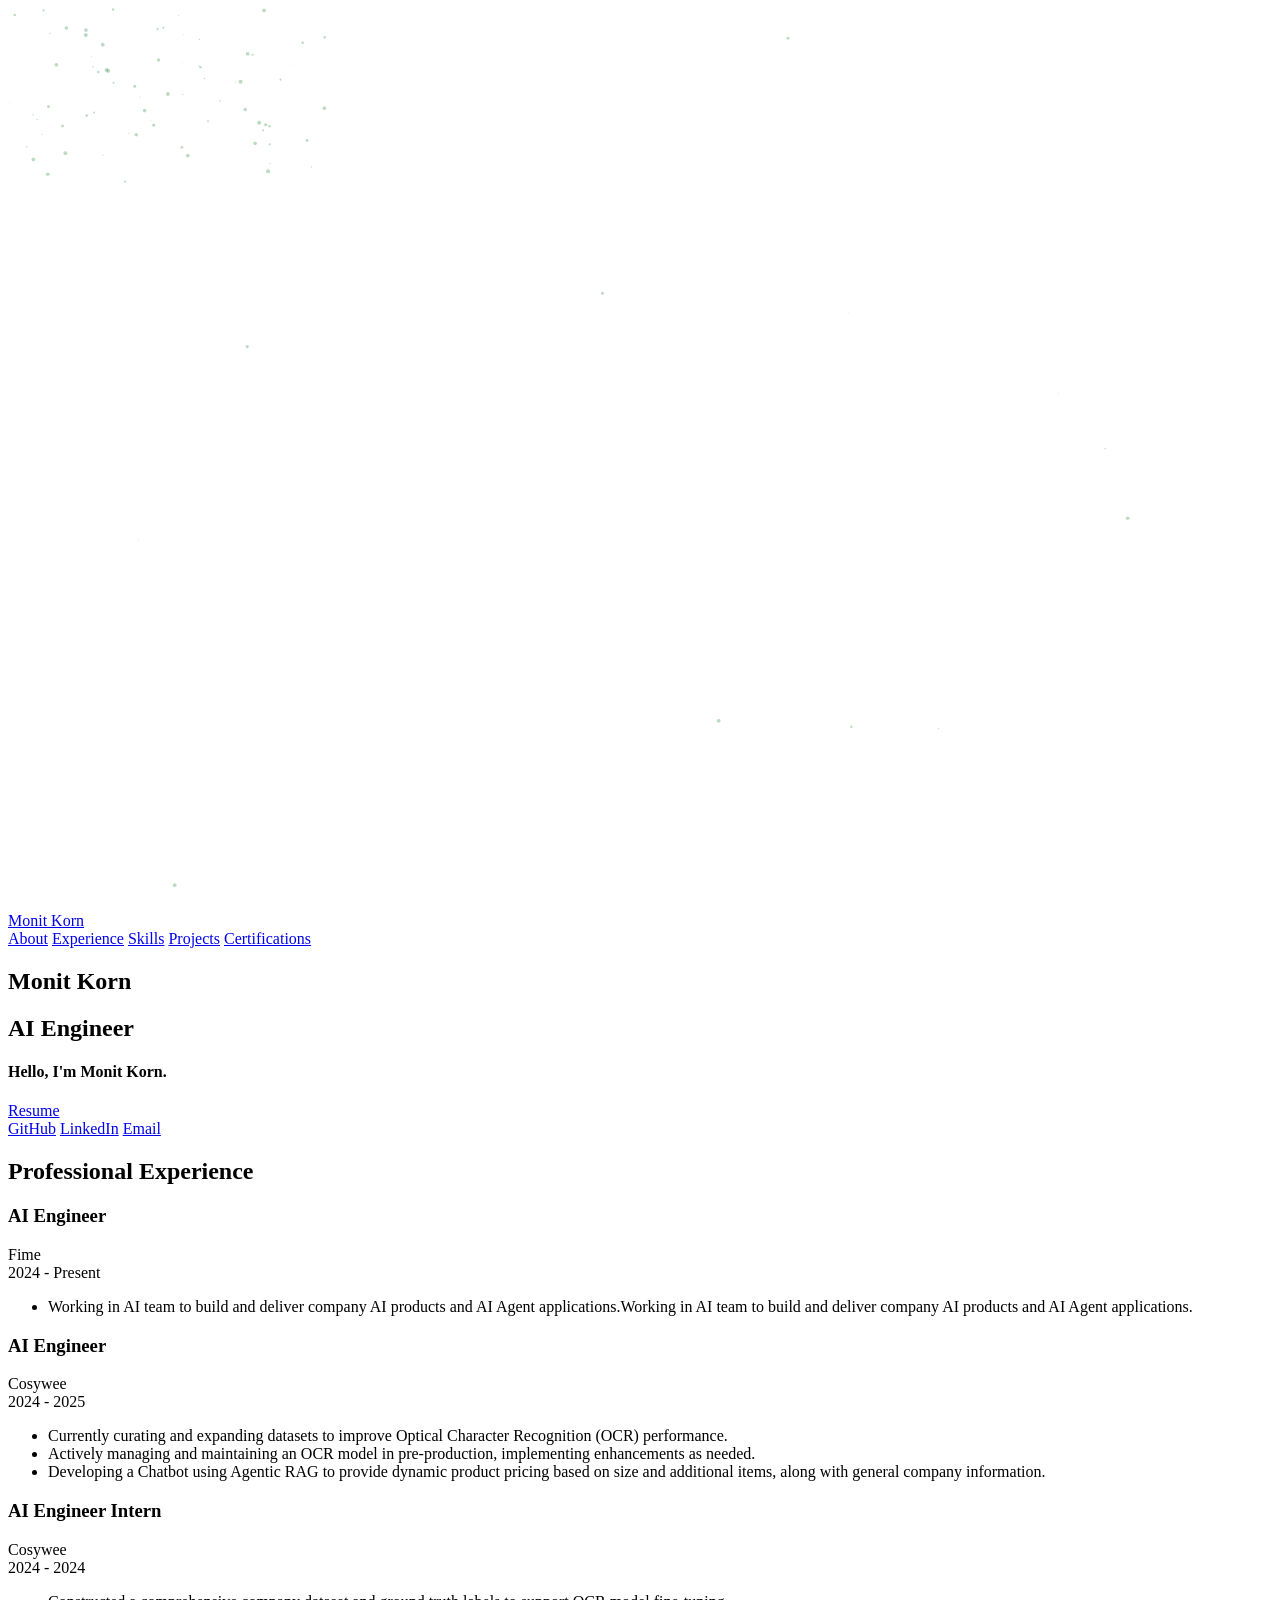
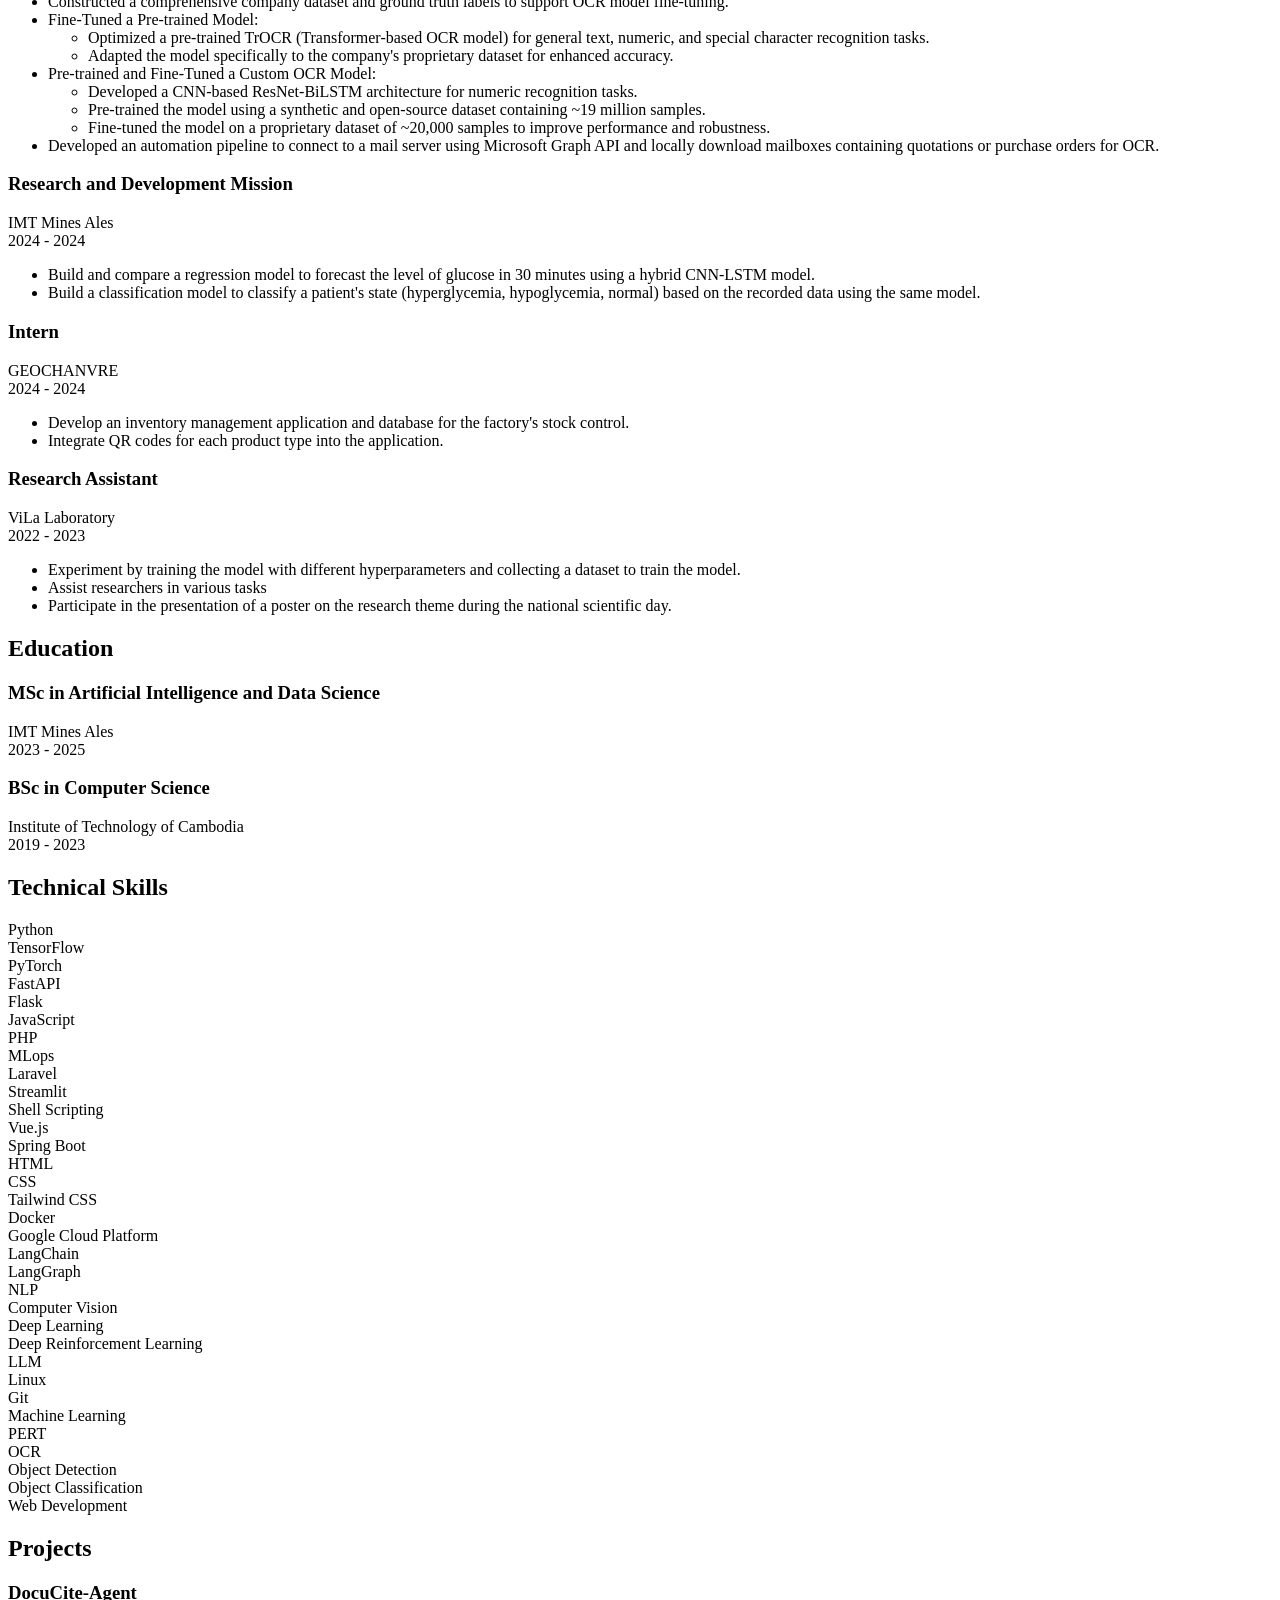
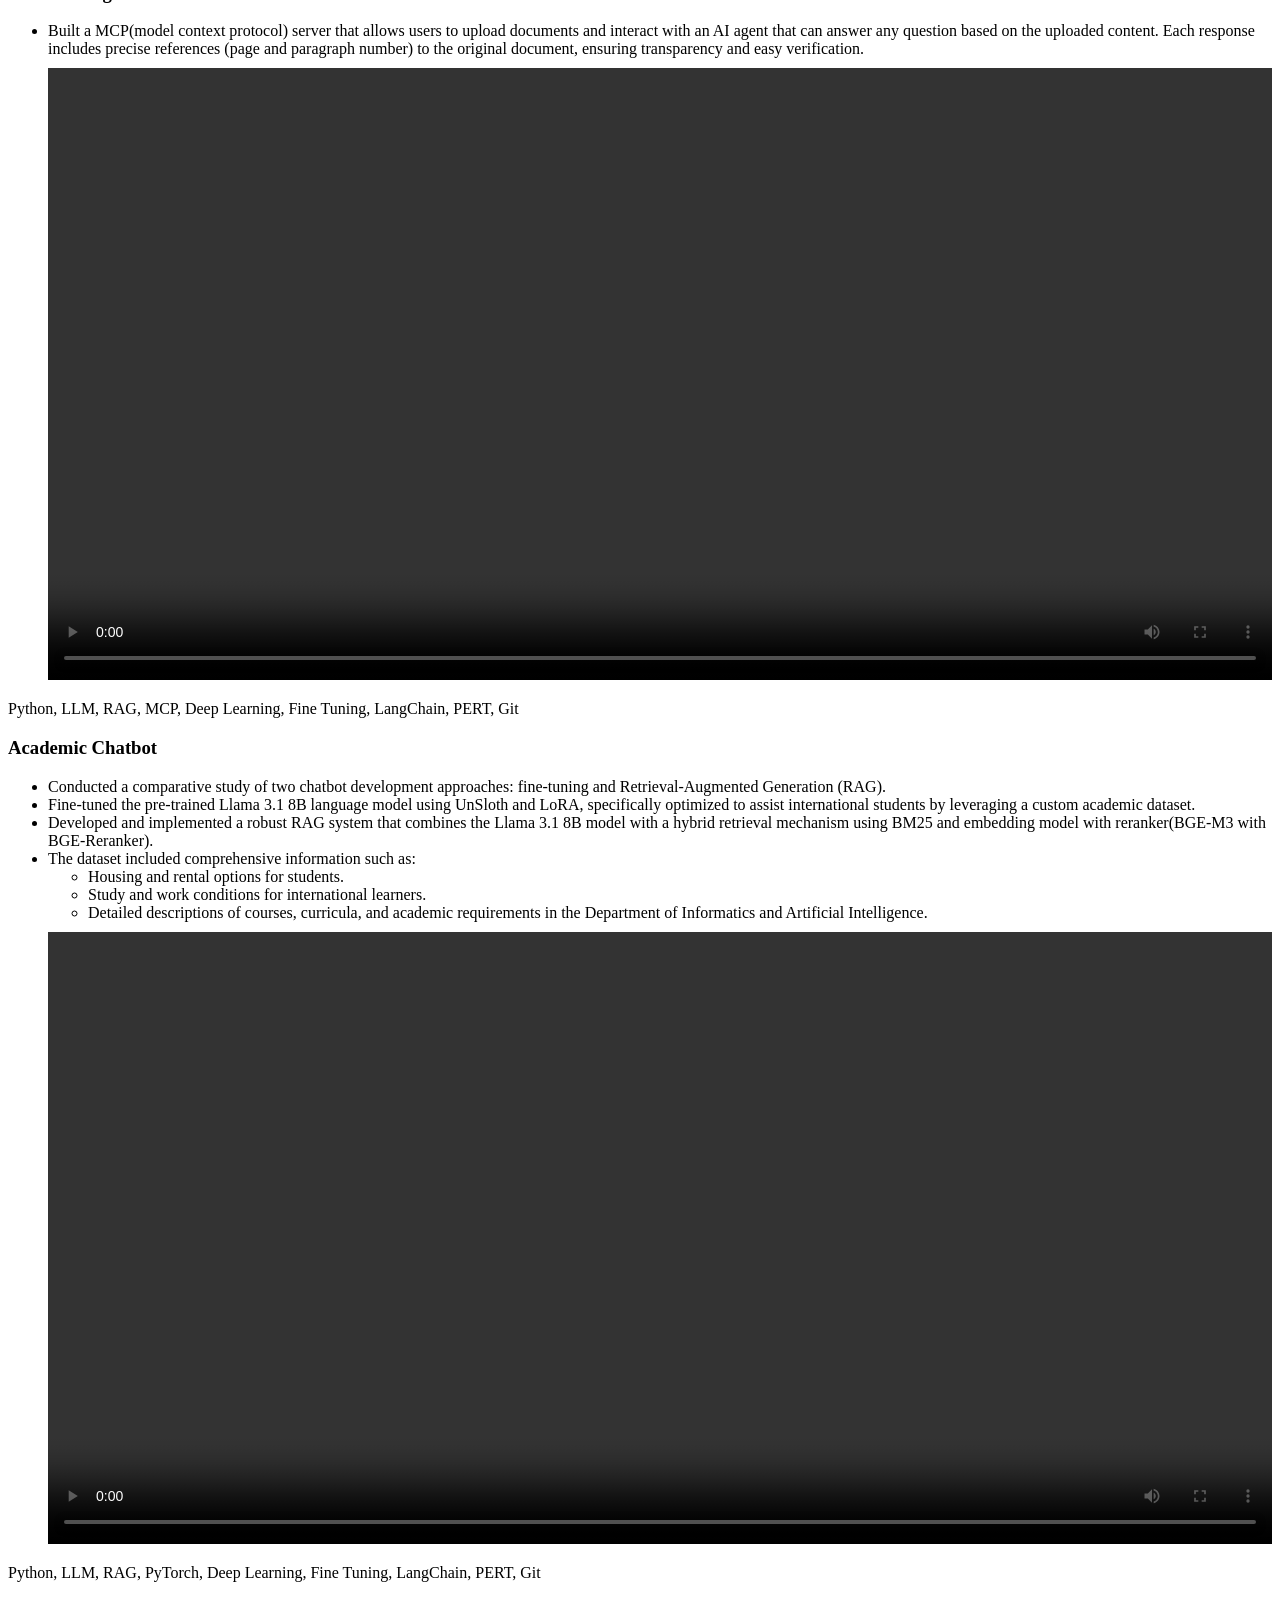
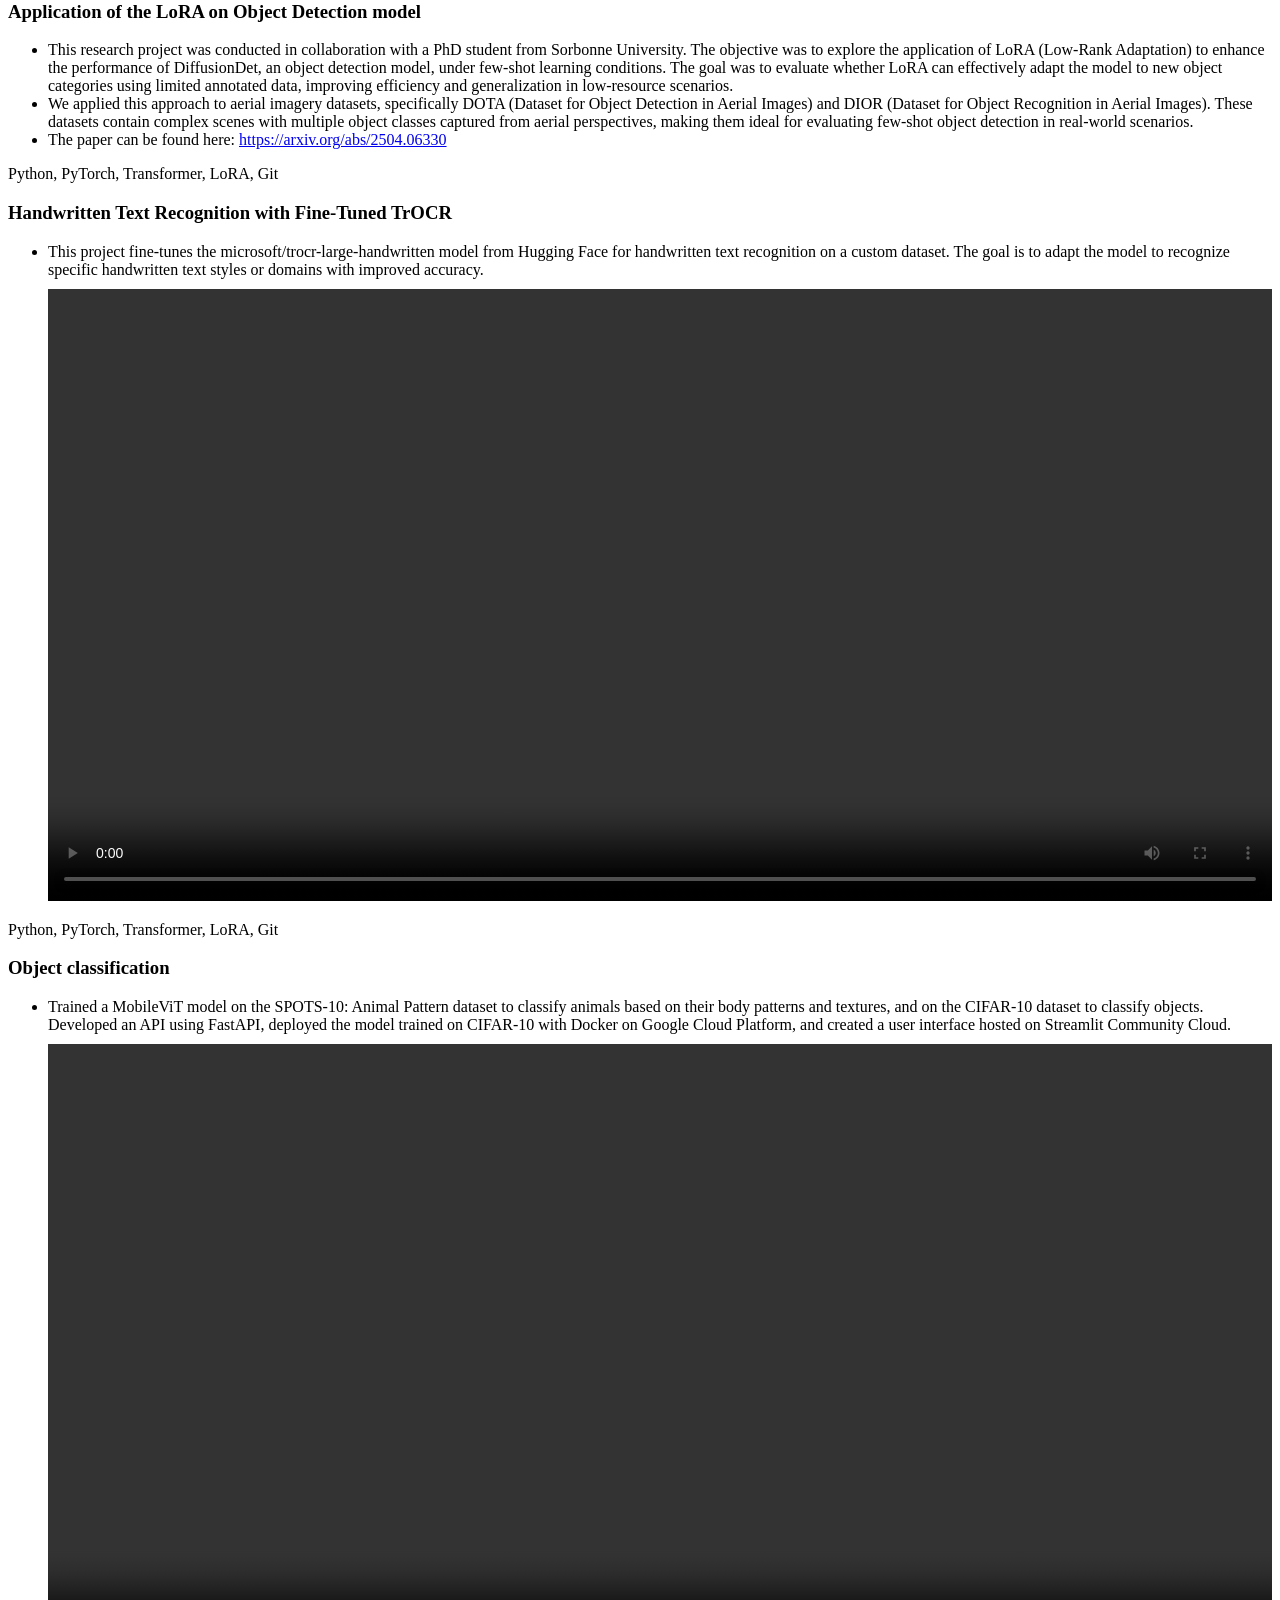
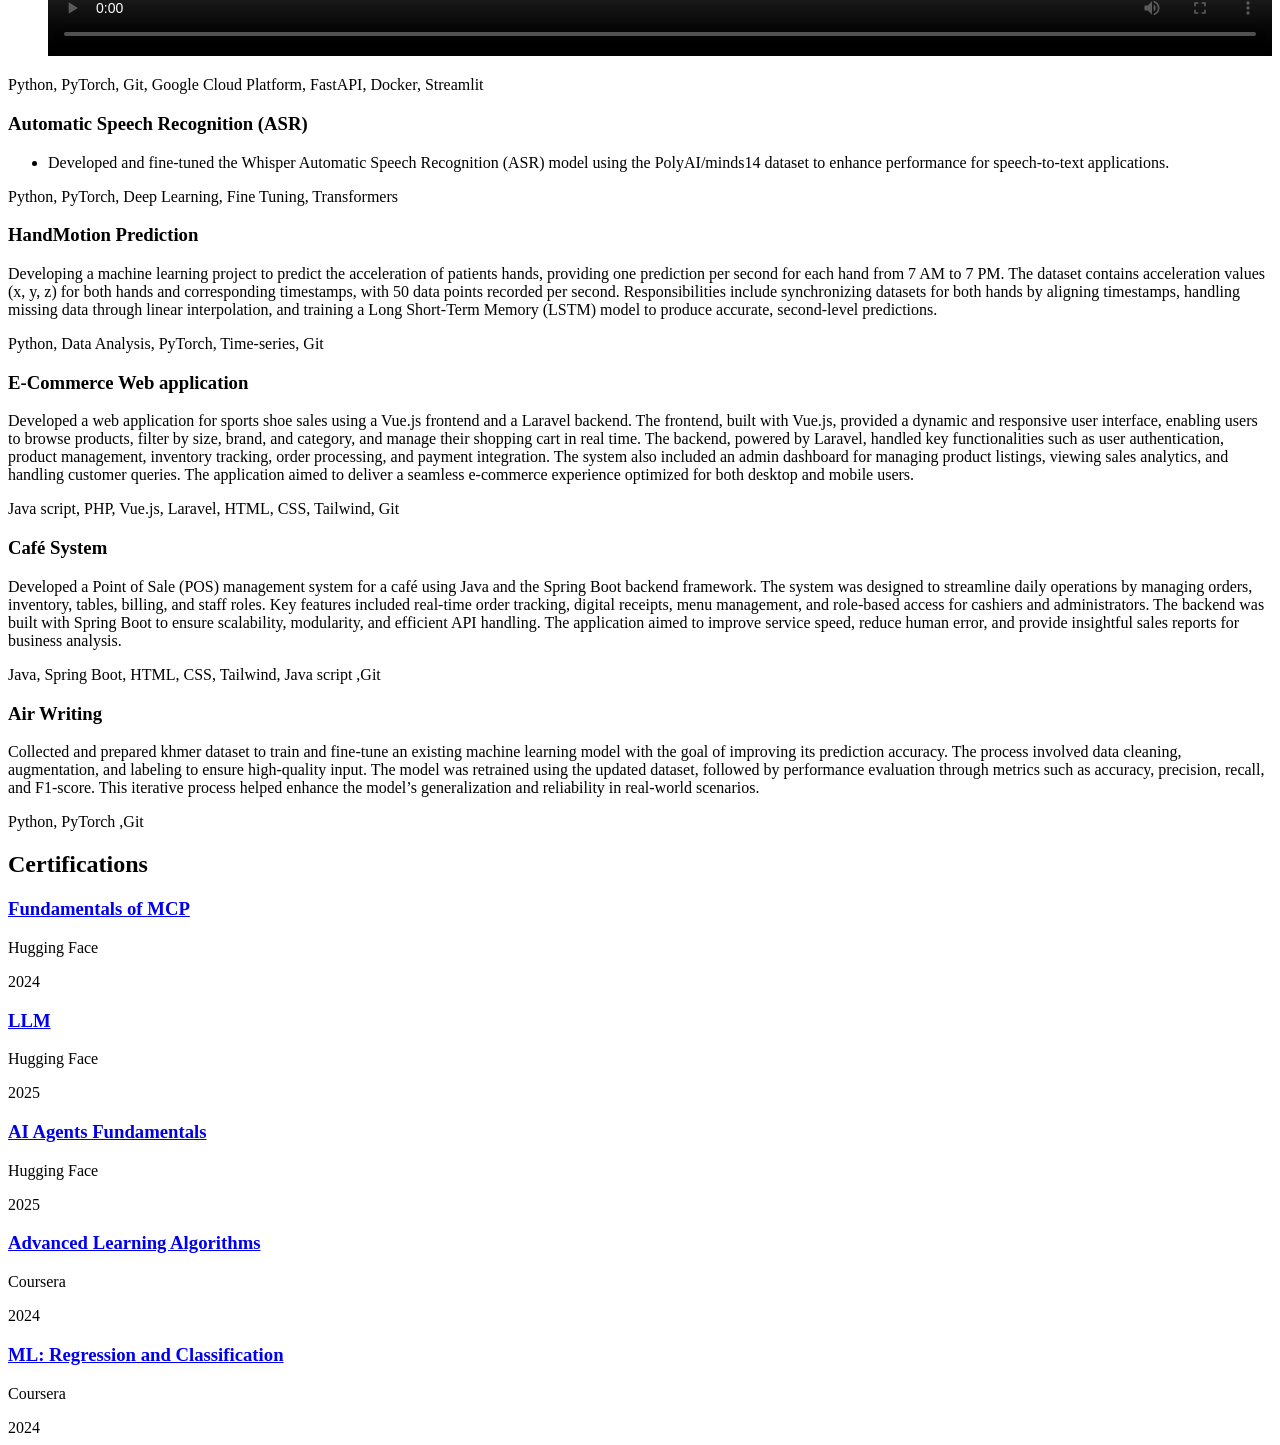
==== index.html @ c78d5965 "update job exp" ====
<!DOCTYPE html>
<html lang="en">
<head>
    <meta charset="UTF-8">
    <meta name="viewport" content="width=device-width, initial-scale=1.0">
    <meta name="google-site-verification" content="Axq-CsXV9NfjIv6aRj-vwTjBg31K3BIMlD8qH3X4yz8" />
    <meta name="description" content="Monit Korn - A passionate AI Engineer. Explore my projects and skills.">
    <title>Monit Korn - AI Engineer</title>
    <link rel="stylesheet" href="styles.css">
</head>
<body>
    <canvas id="techBg"></canvas>
    
    <nav>
        <div class="nav-content">
            <a href="#" class="logo">Monit Korn</a>
            <div class="nav-links">
                <a href="#about">About</a>
                <a href="#experience">Experience</a>
                <a href="#skills">Skills</a>
                <a href="#projects">Projects</a>
                <a href="#certifications">Certifications</a>
                <!-- <a href="#contact">Contact</a> -->
            </div>
            <!-- <div class="menu-btn">☰</div> -->
        </div>
    </nav>

    <section id="about" class="hero">
        <div class="hero-content">
            <h1>Monit Korn</h1>
            <h2>AI Engineer</h2>
            <h4>
                <p>Hello, I'm Monit Korn.</p>

            </h4>
            <div class="resume-download">
                <a href="https://drive.google.com/file/d/18vWgYJtWt_QvdvXBRFZCfAMdWScGI_7U/view?usp=drive_link" download class="resume-btn">Resume</a>
            </div>
            <div class="social-links">
                <a href="https://github.com/Korn-Monit" target="_blank">GitHub</a>
                <a href="https://www.linkedin.com/in/monit-korn-6a2b61240/" target="_blank">LinkedIn</a>
                <a href="mailto:kornmonit@gmail.com">Email</a>
            </div>
        </div>
    </section>

    <!-- Experience Section -->
    <section id="experience" class="section">
        <h2>Professional Experience</h2>
        <div class="experience-timeline">
            <!-- Generated by JS -->
        </div>
    </section>

    <!-- Education Section -->
    <section id="education" class="section">
        <h2>Education</h2>
        <div class="education-timeline">
            <!-- Generated by JS -->
        </div>
    </section>

    <section id="skills" class="section">
        <h2>Technical Skills</h2>
        <div class="skills-grid"></div>
    </section>

    <section id="projects" class="section">
        <h2>Projects</h2>
        <div class="projects-grid"></div>
    </section>

    <!-- Certifications Section -->
    <section id="certifications" class="section">
        <h2>Certifications</h2>
        <div class="certifications-grid">
            <!-- Generated by JS -->
        </div>
    </section>

    <!-- <section id="contact" class="section">
        <h2>Get in Touch</h2>
        <form class="contact-form">
            <input type="text" placeholder="Name" required>
            <input type="email" placeholder="Email" required>
            <textarea placeholder="Message" rows="5" required></textarea>
            <button type="submit">Send Message</button>
        </form>
    </section> -->

    <script src="script.js"></script>
</body>
</html>
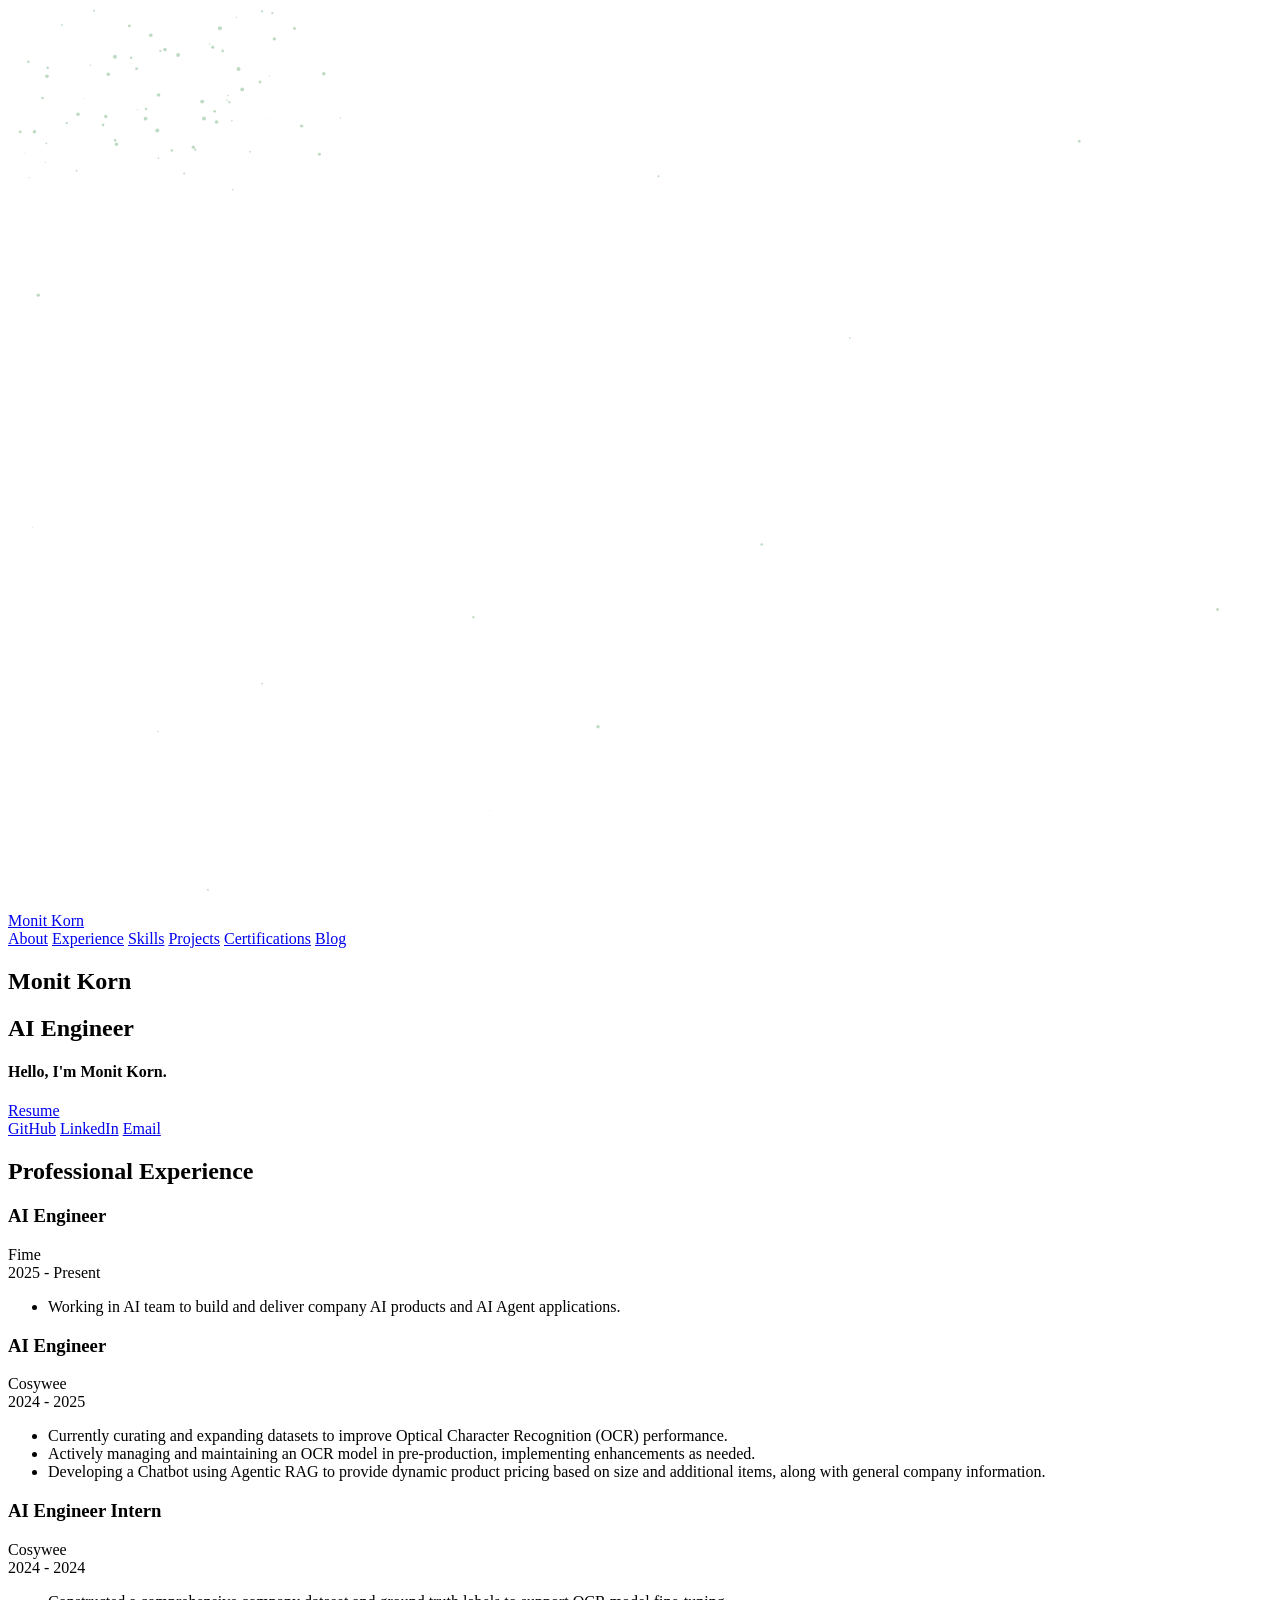
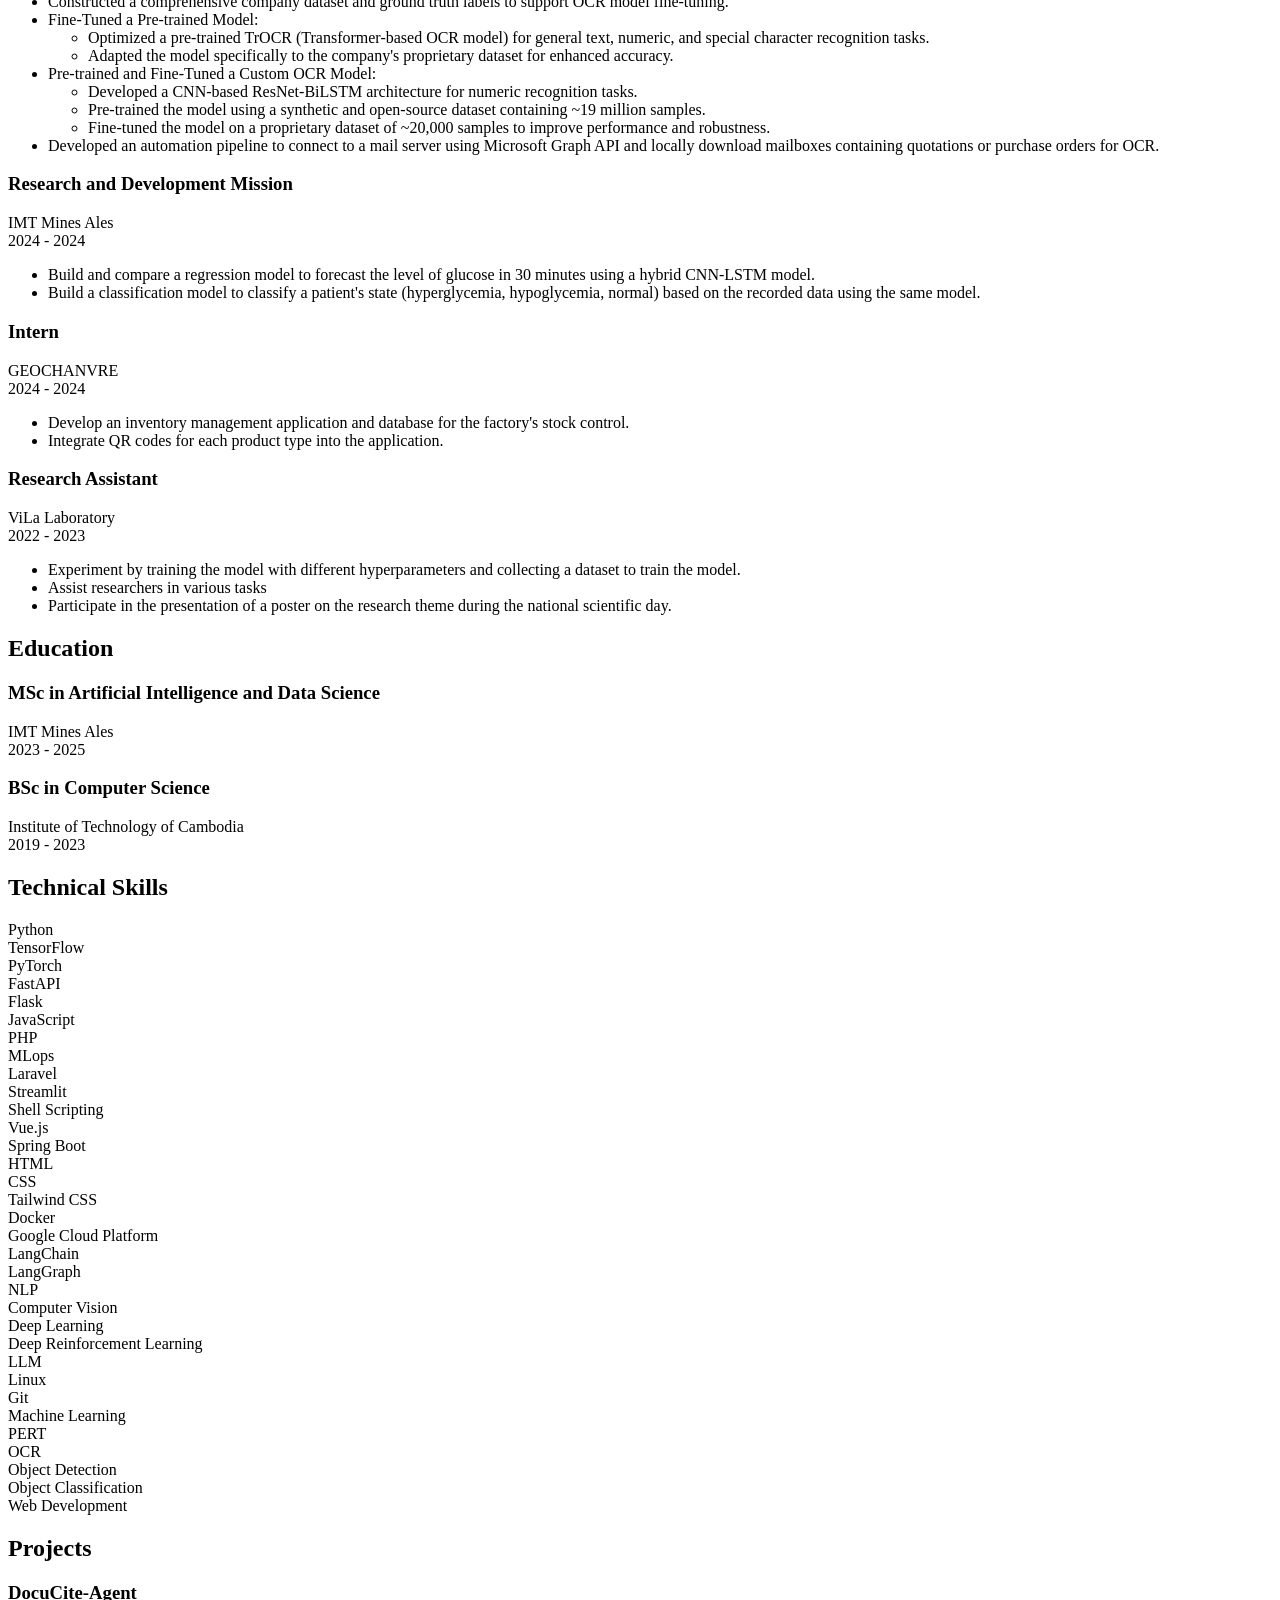
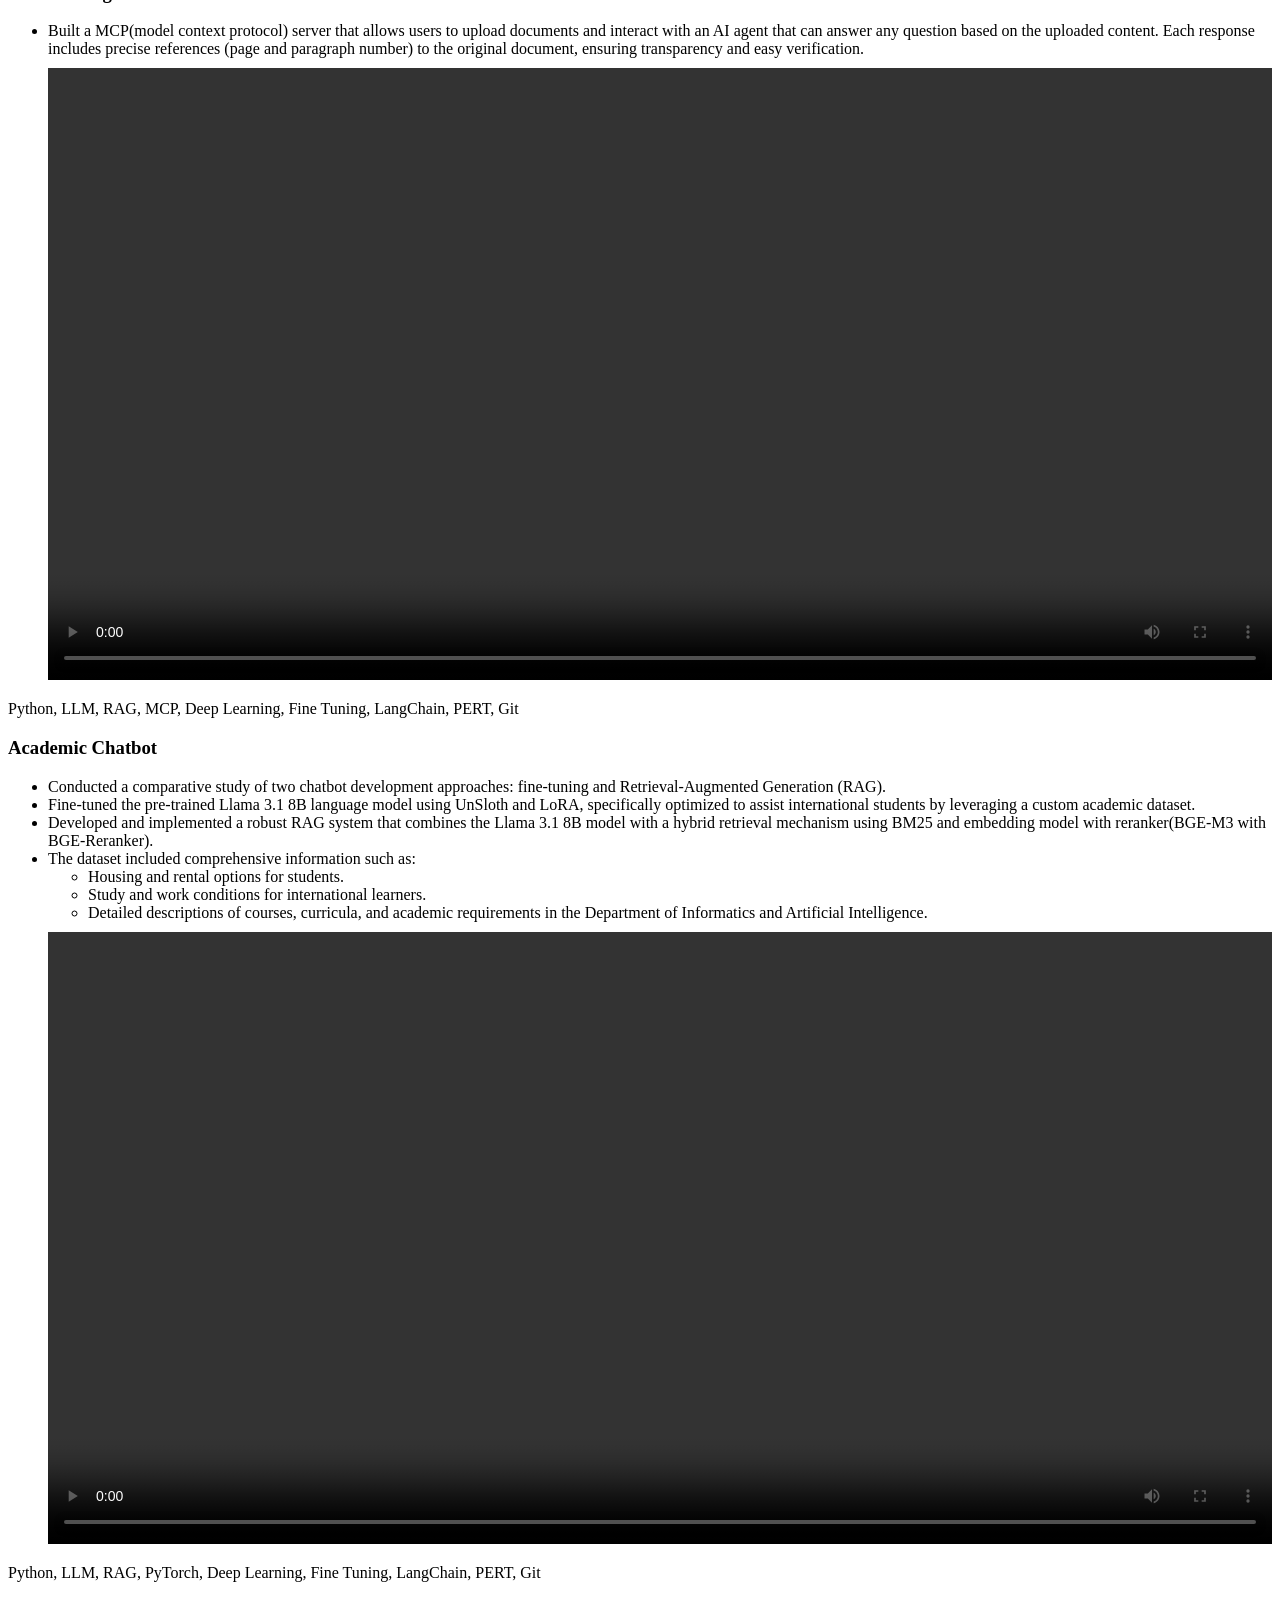
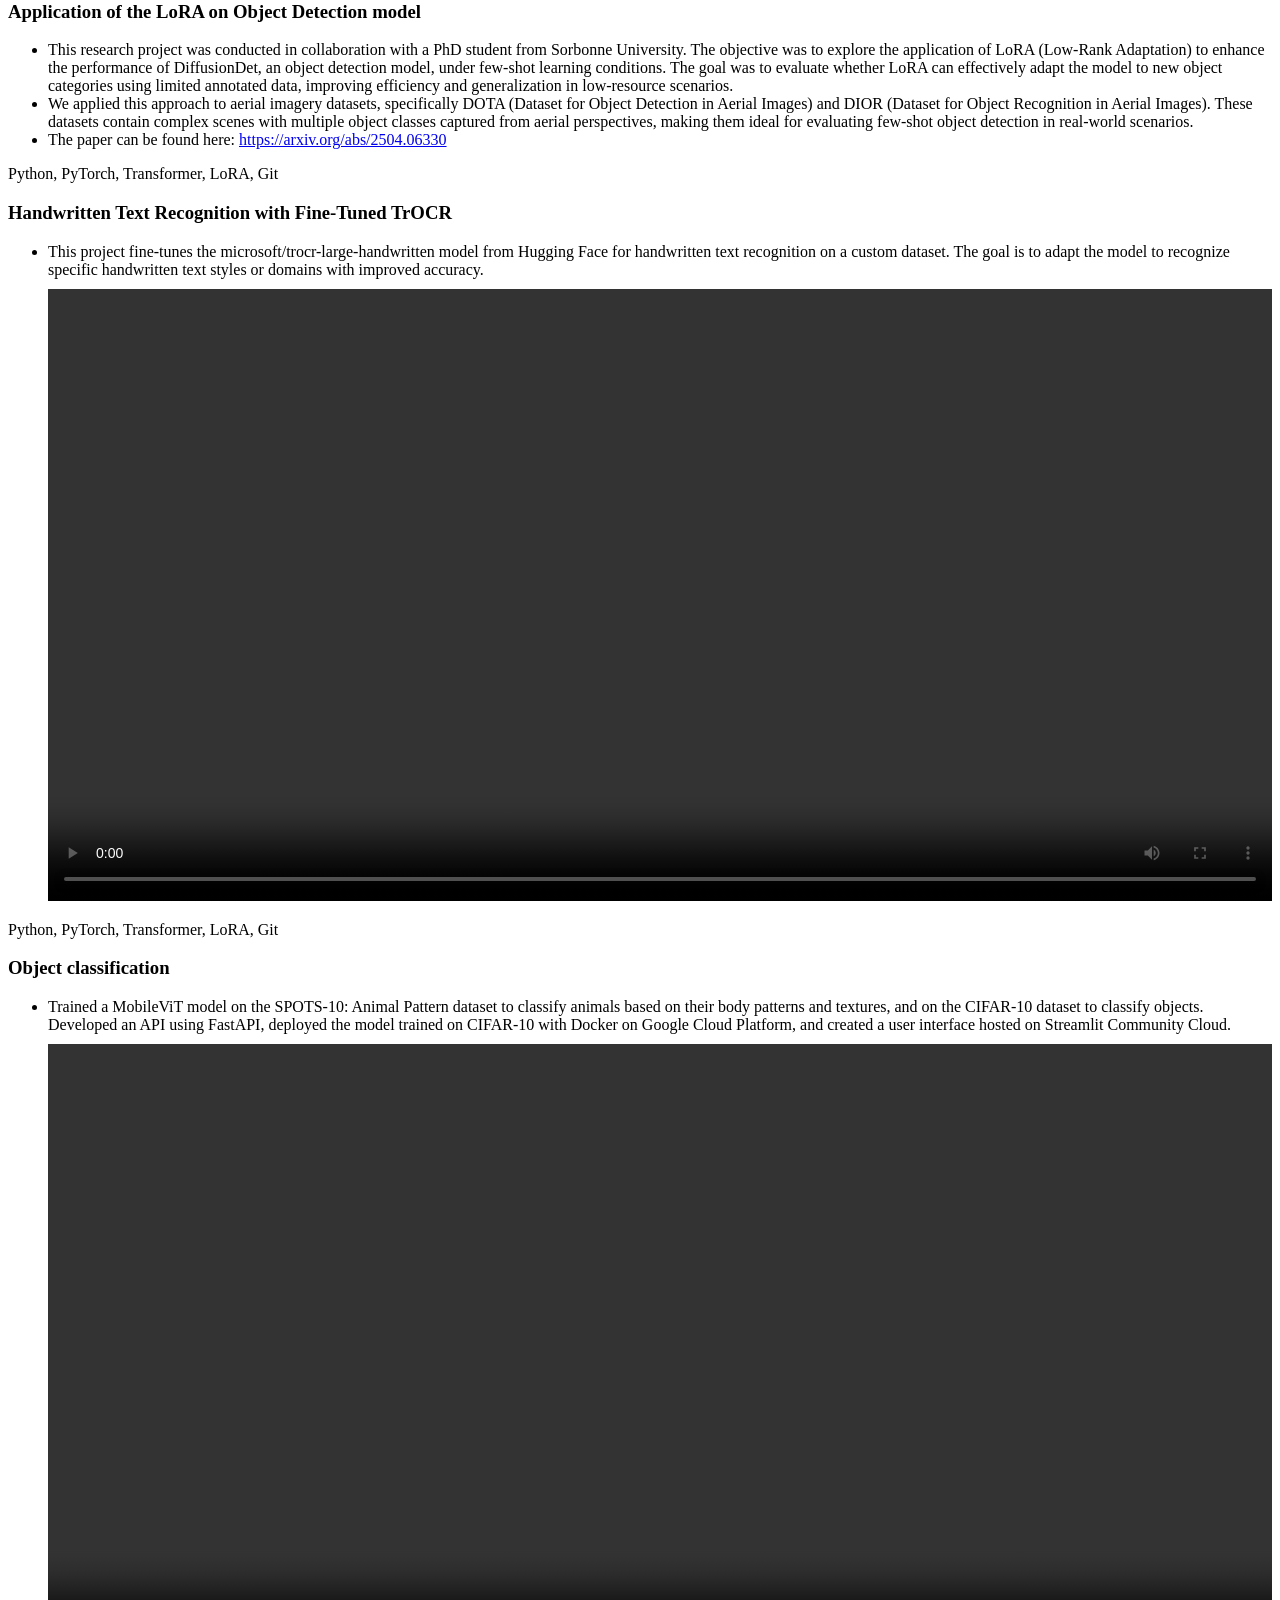
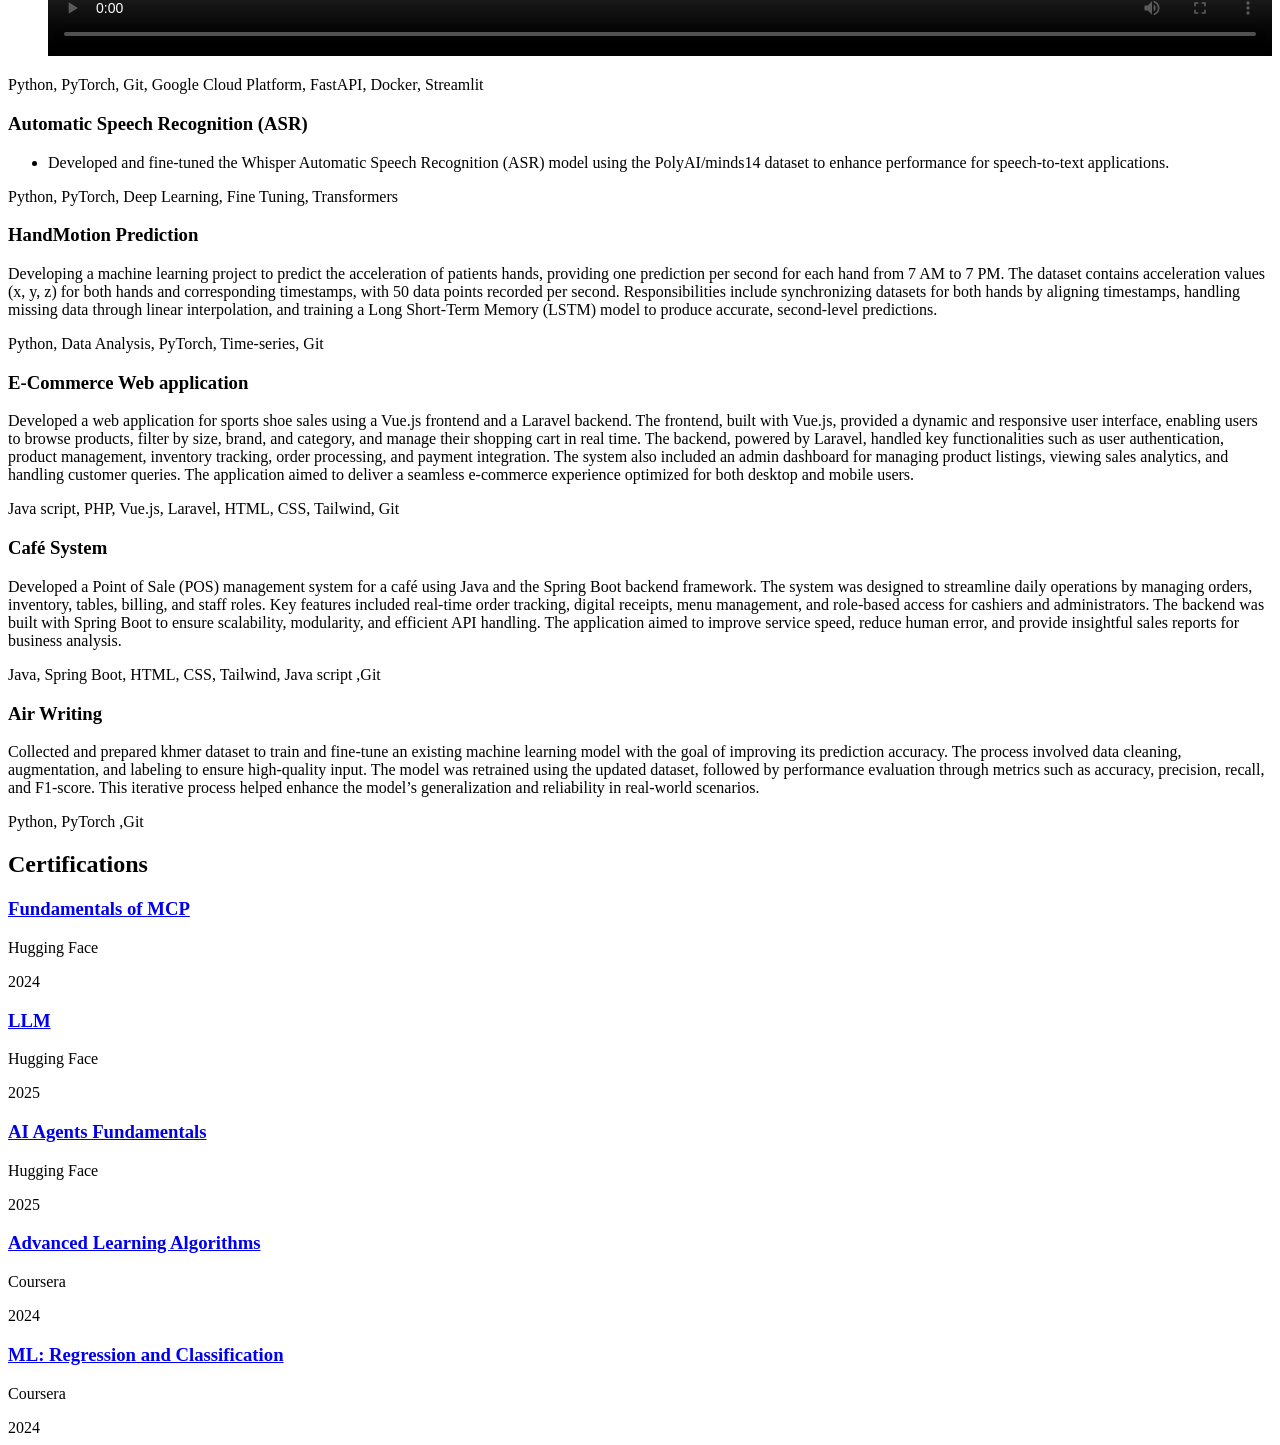
==== commit 6bbdc7c3: "update page" ====
--- a/index.html
+++ b/index.html
@@ -1,4 +1,4 @@
-<!DOCTYPE html>
+﻿<!DOCTYPE html>
 <html lang="en">
 <head>
     <meta charset="UTF-8">
@@ -20,9 +20,10 @@
                 <a href="#skills">Skills</a>
                 <a href="#projects">Projects</a>
                 <a href="#certifications">Certifications</a>
+                <a href="blog/">Blog</a>
                 <!-- <a href="#contact">Contact</a> -->
             </div>
-            <!-- <div class="menu-btn">☰</div> -->
+            <!-- <div class="menu-btn">â˜°</div> -->
         </div>
     </nav>
 
@@ -91,4 +92,5 @@
 
     <script src="script.js"></script>
 </body>
-</html>+</html>
+
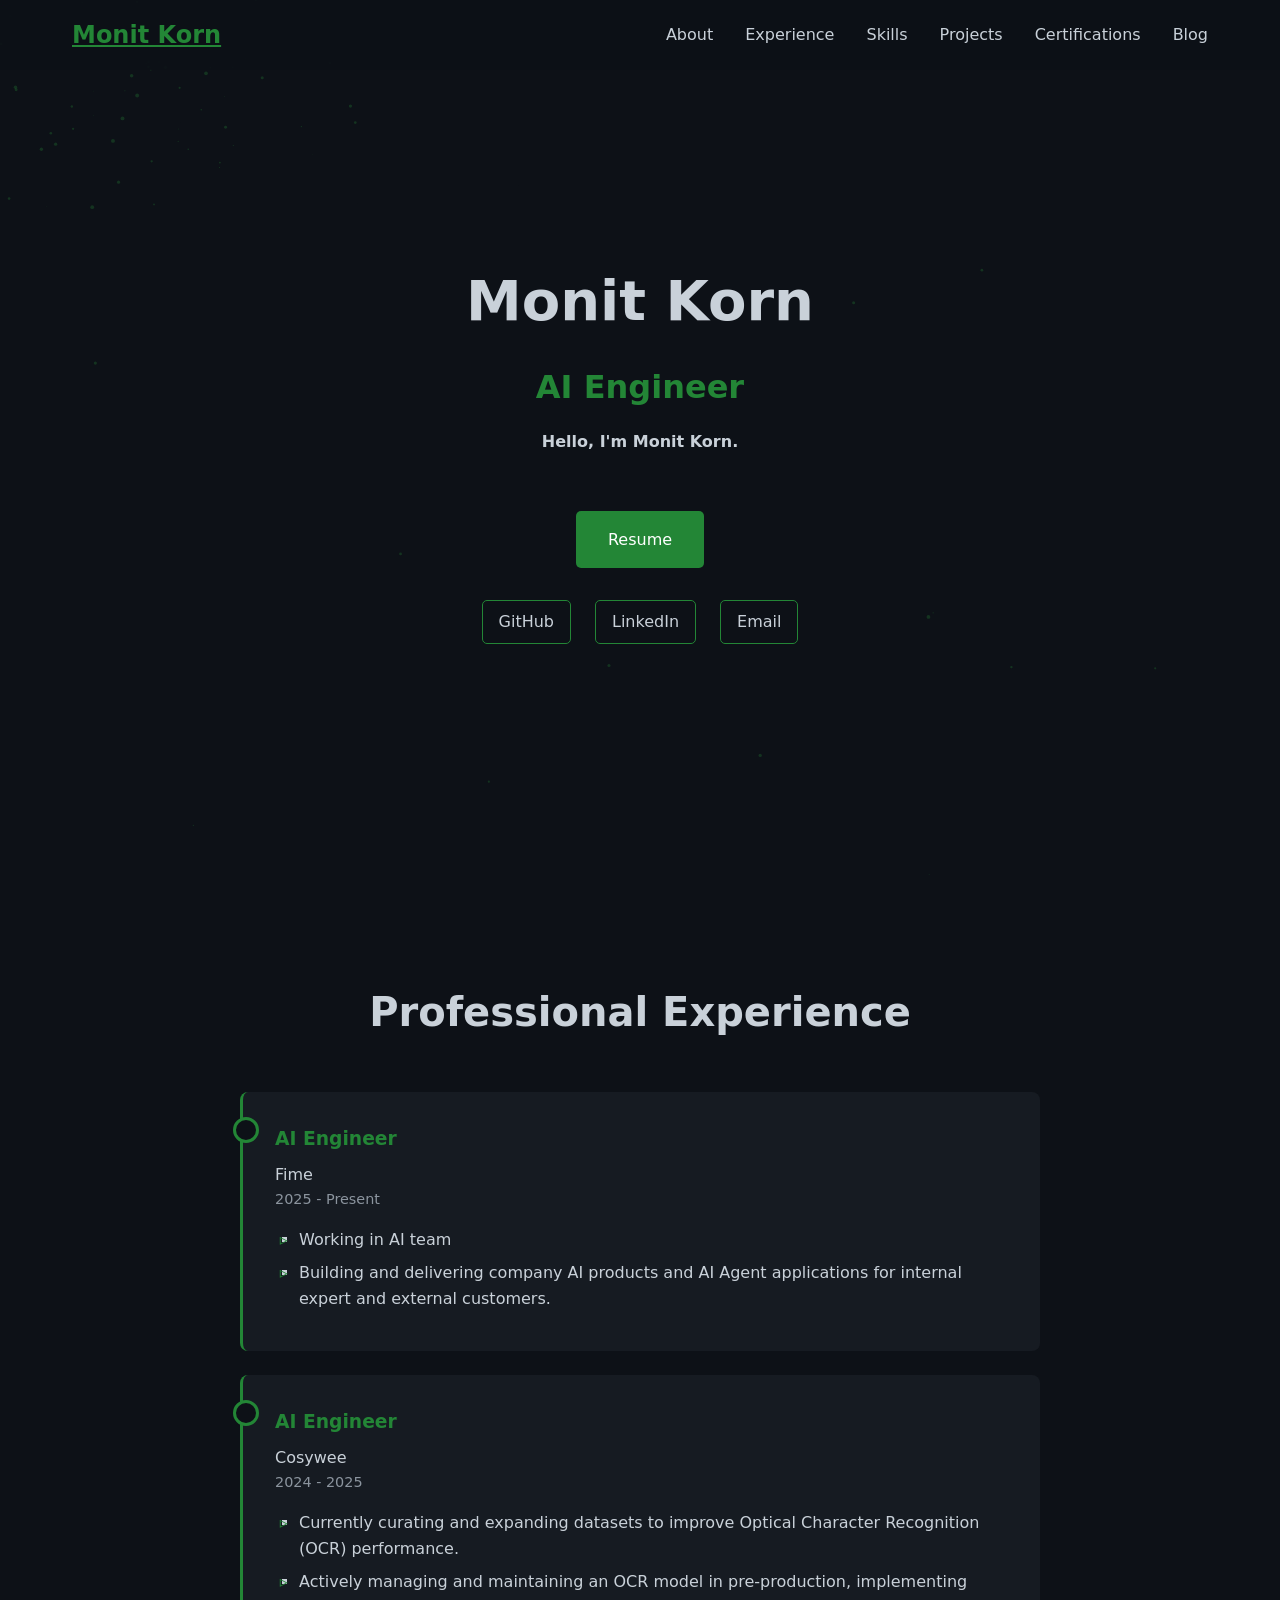
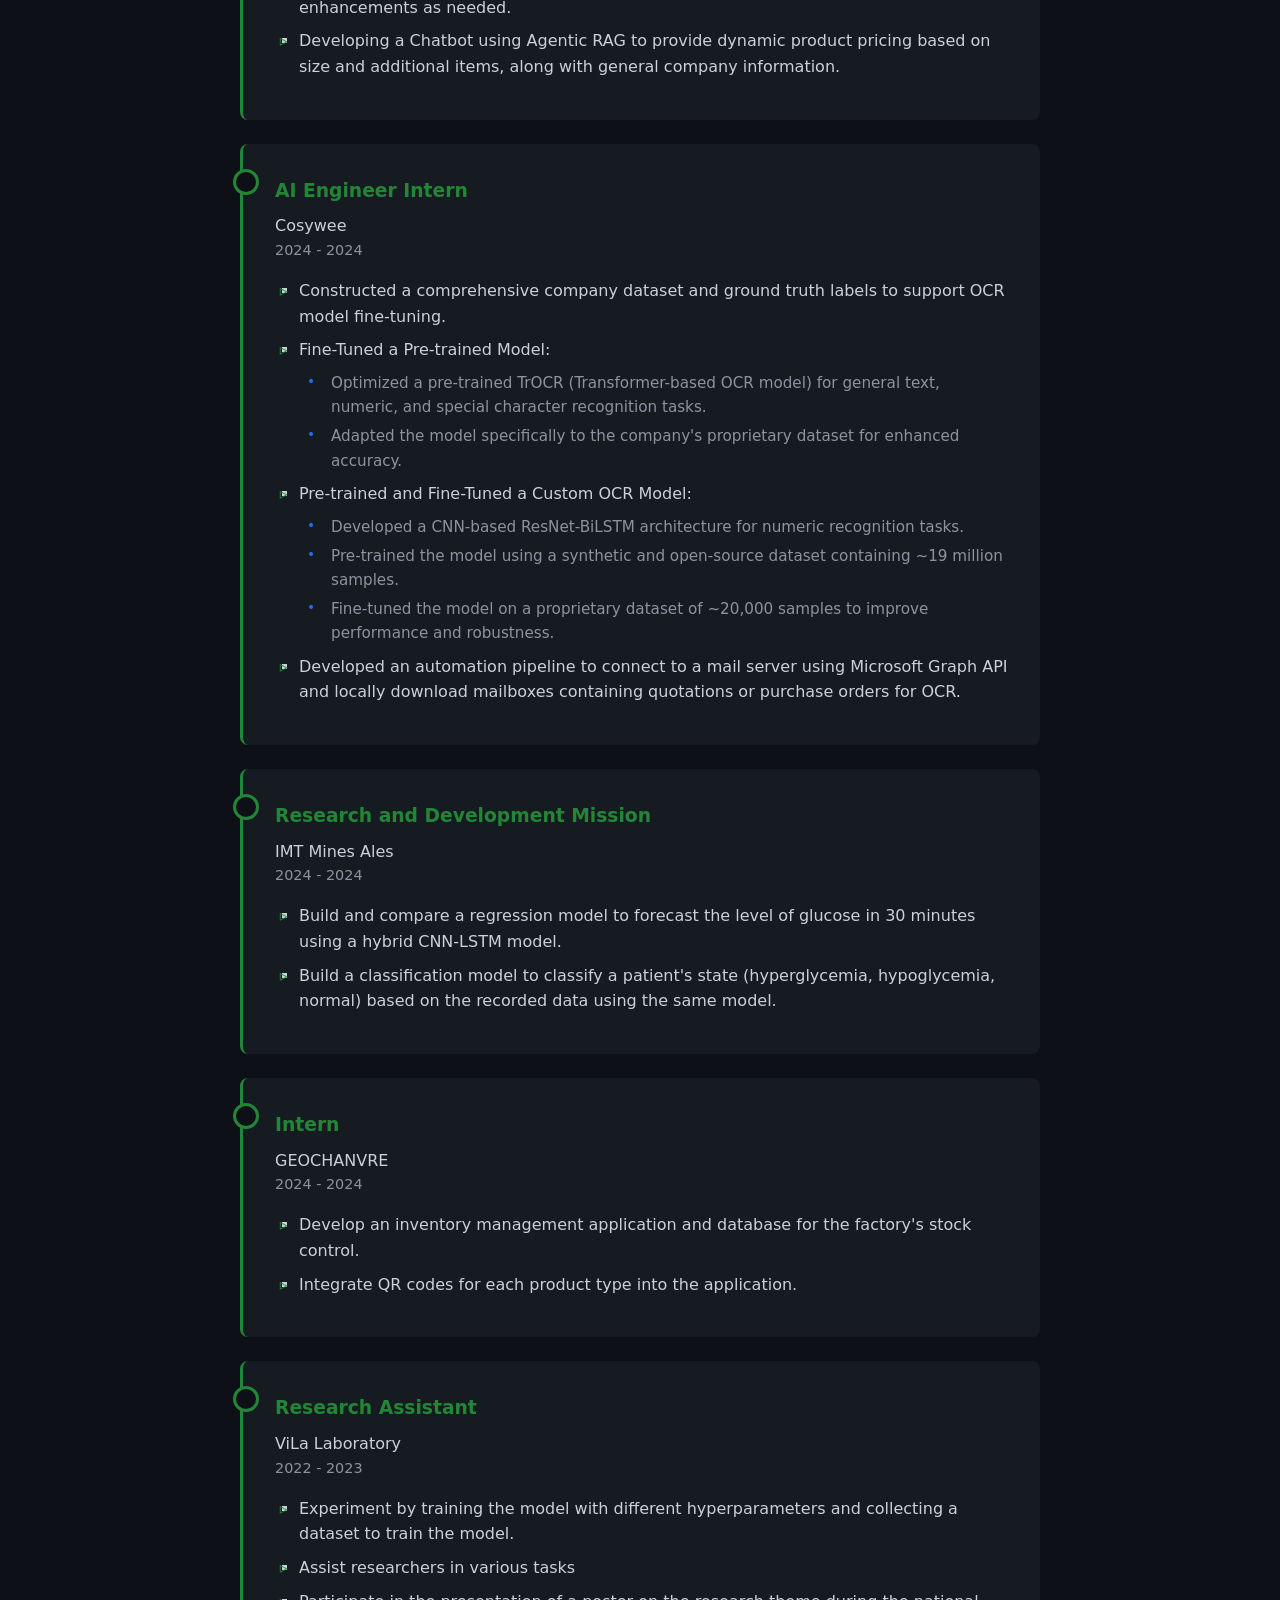
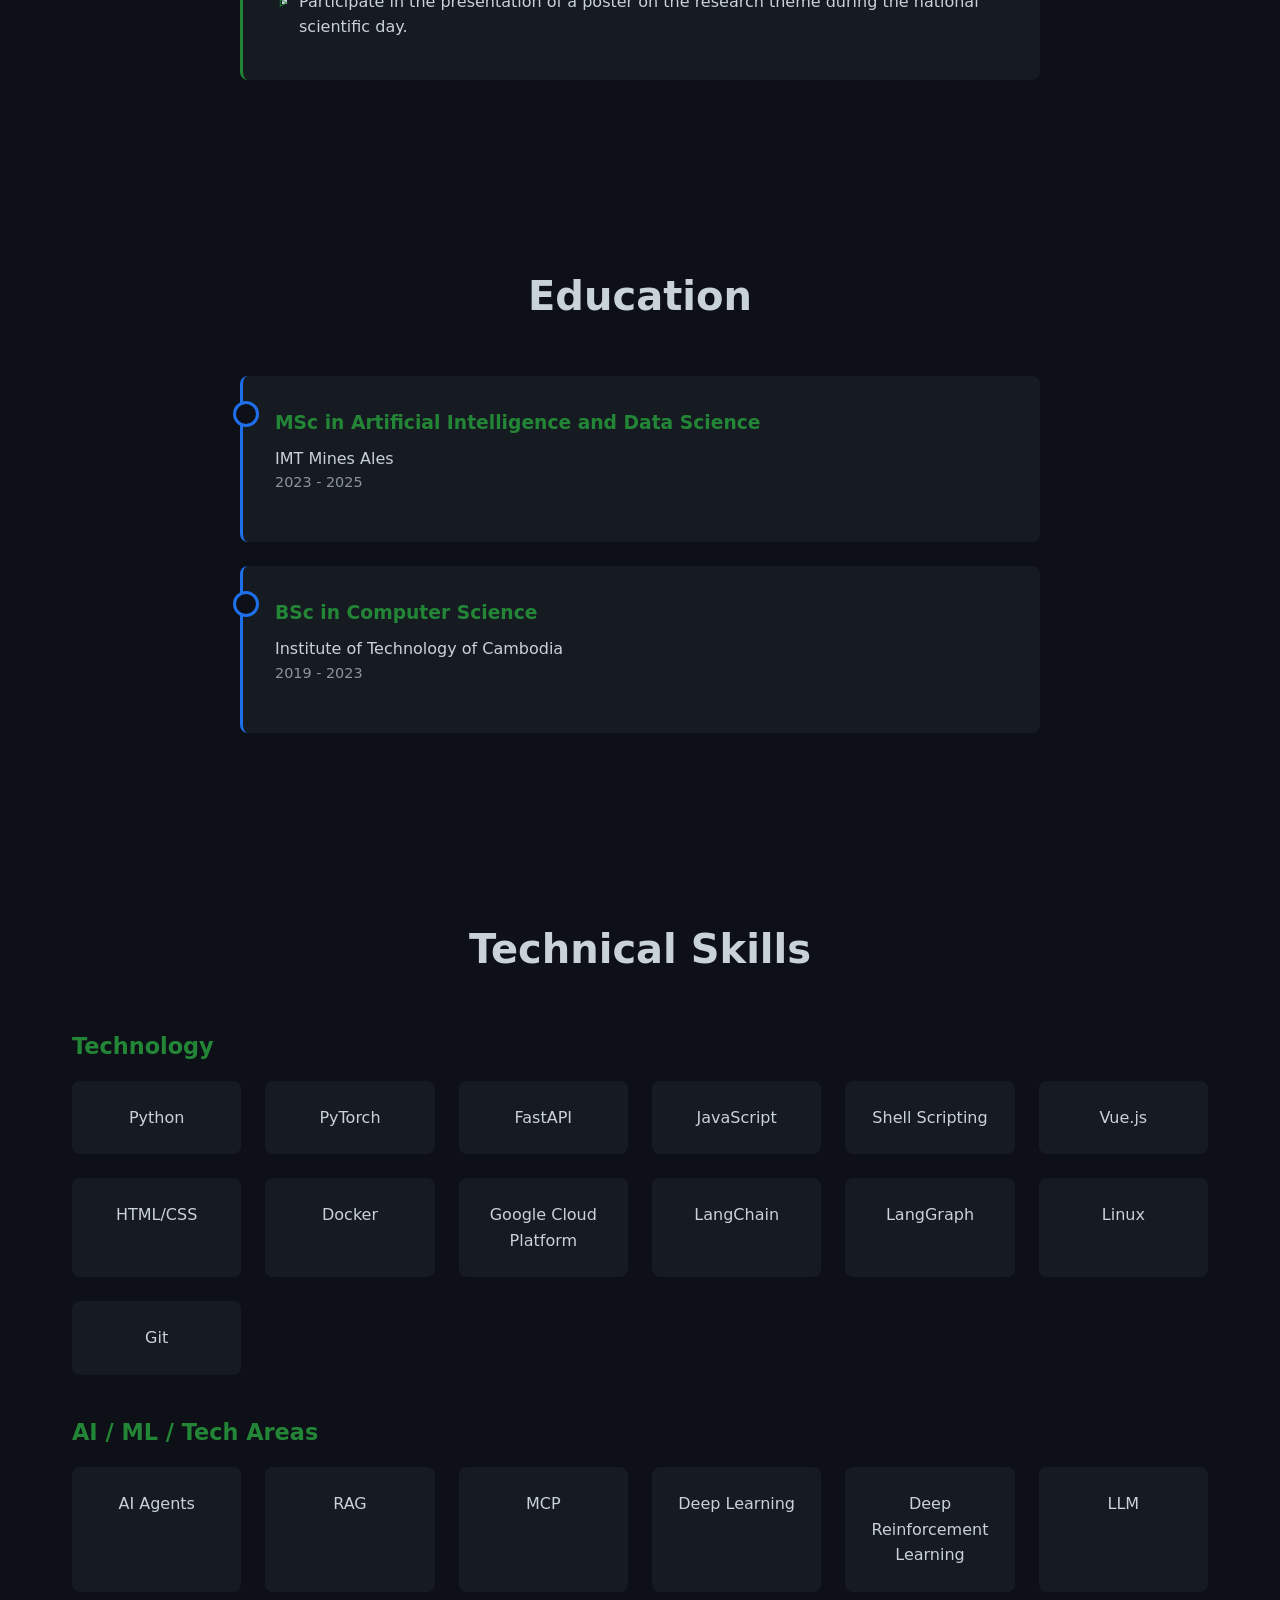
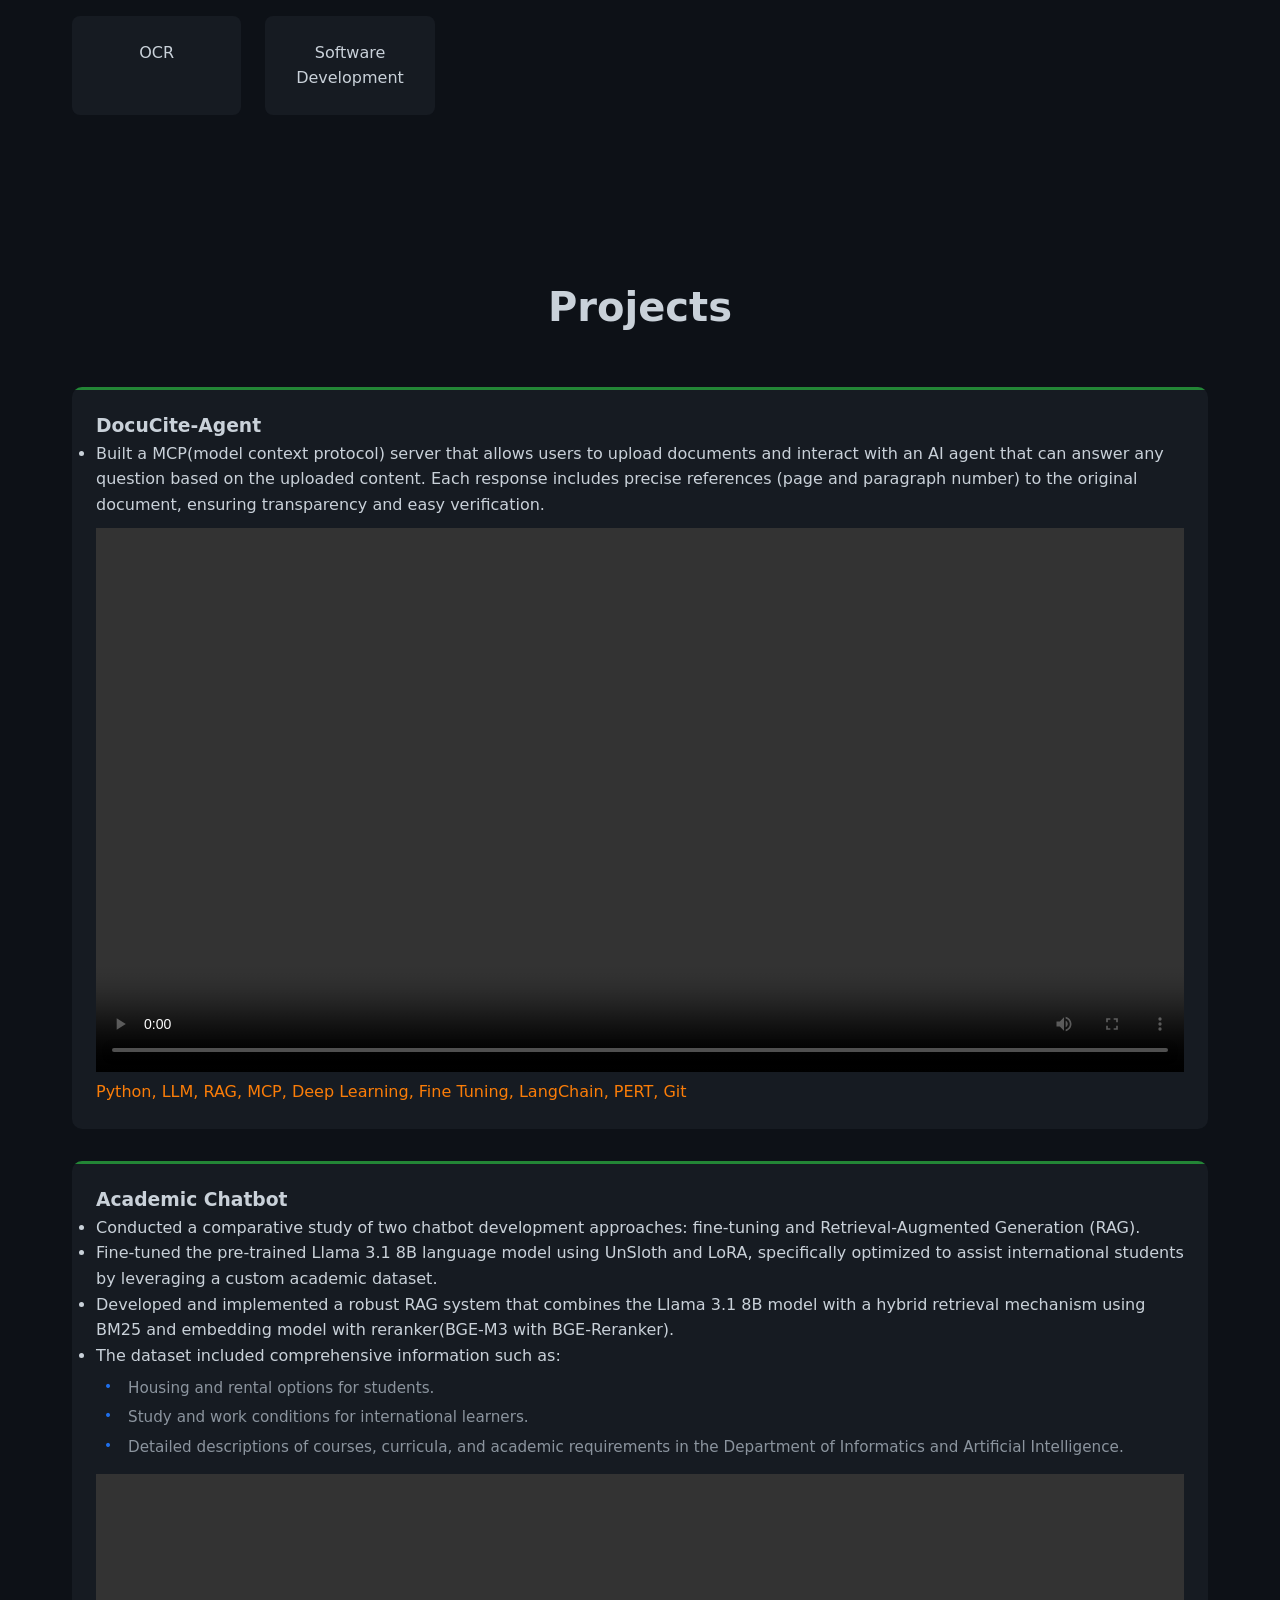
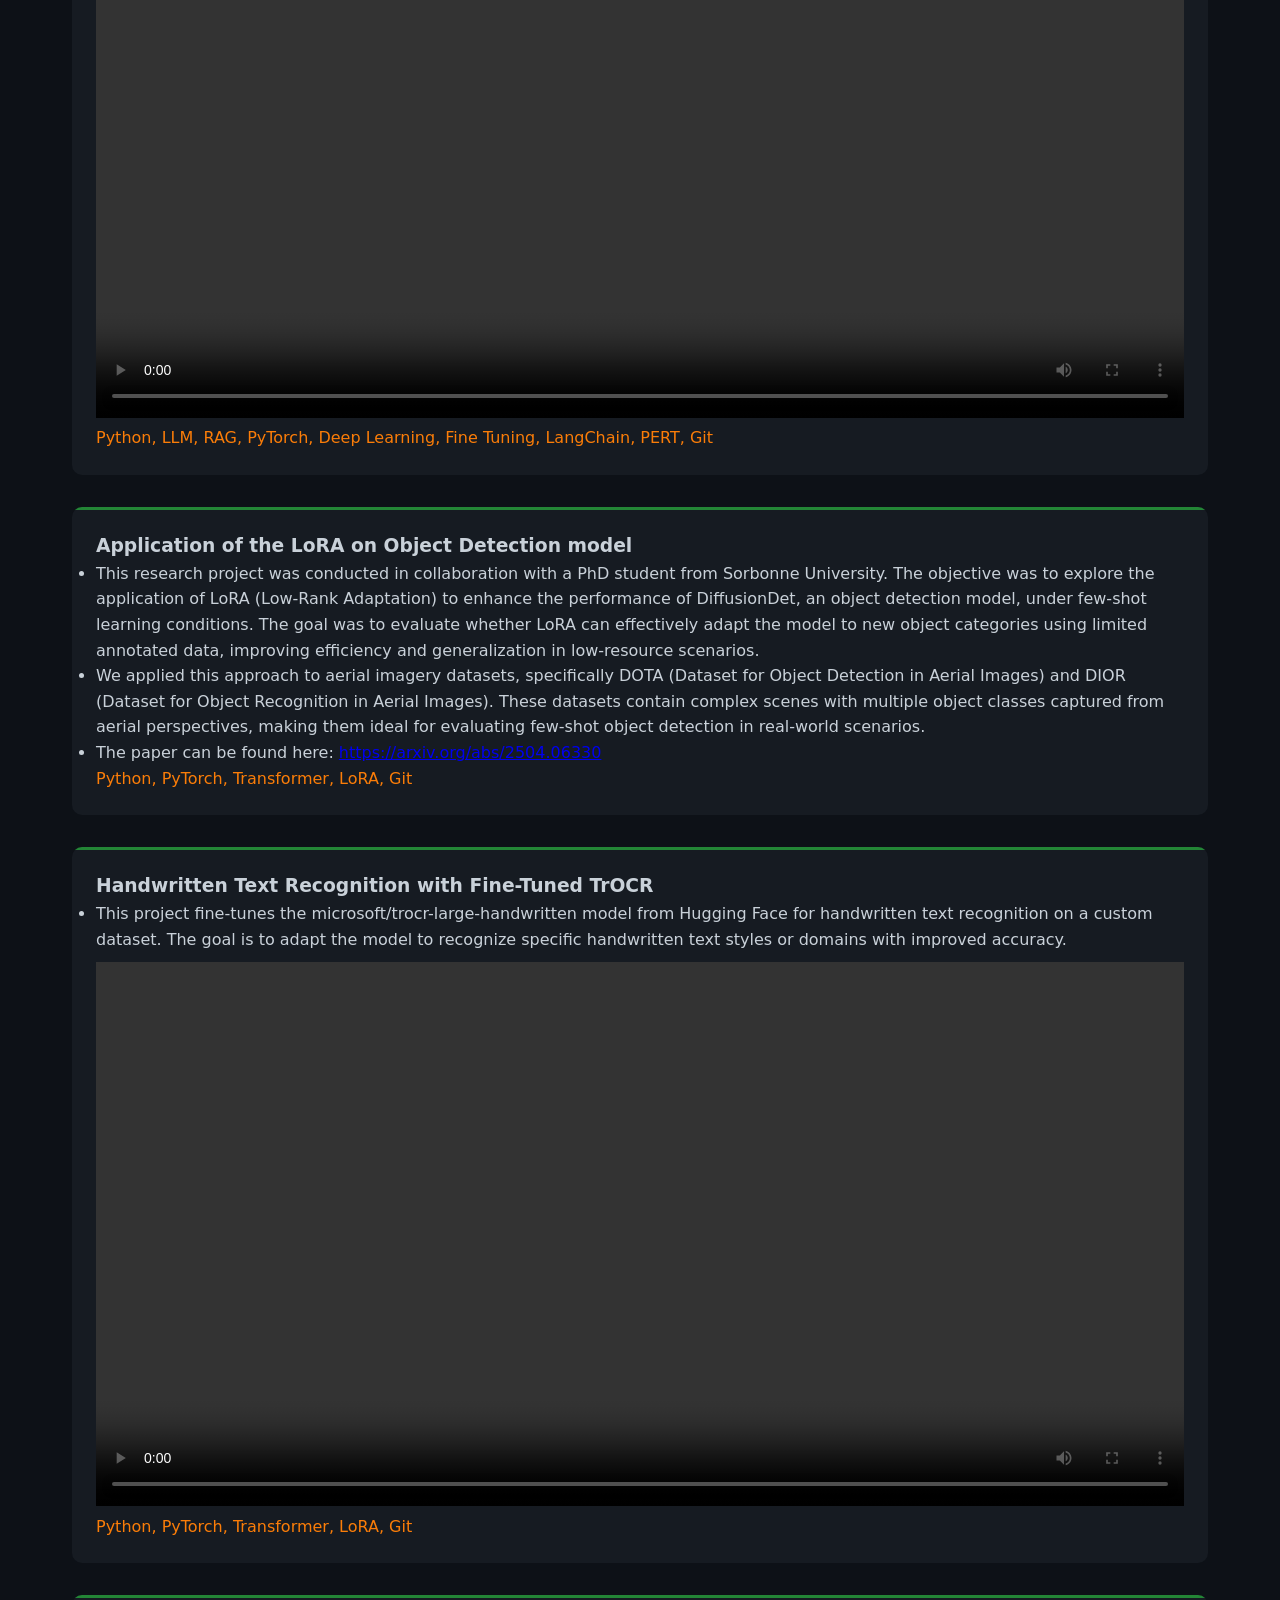
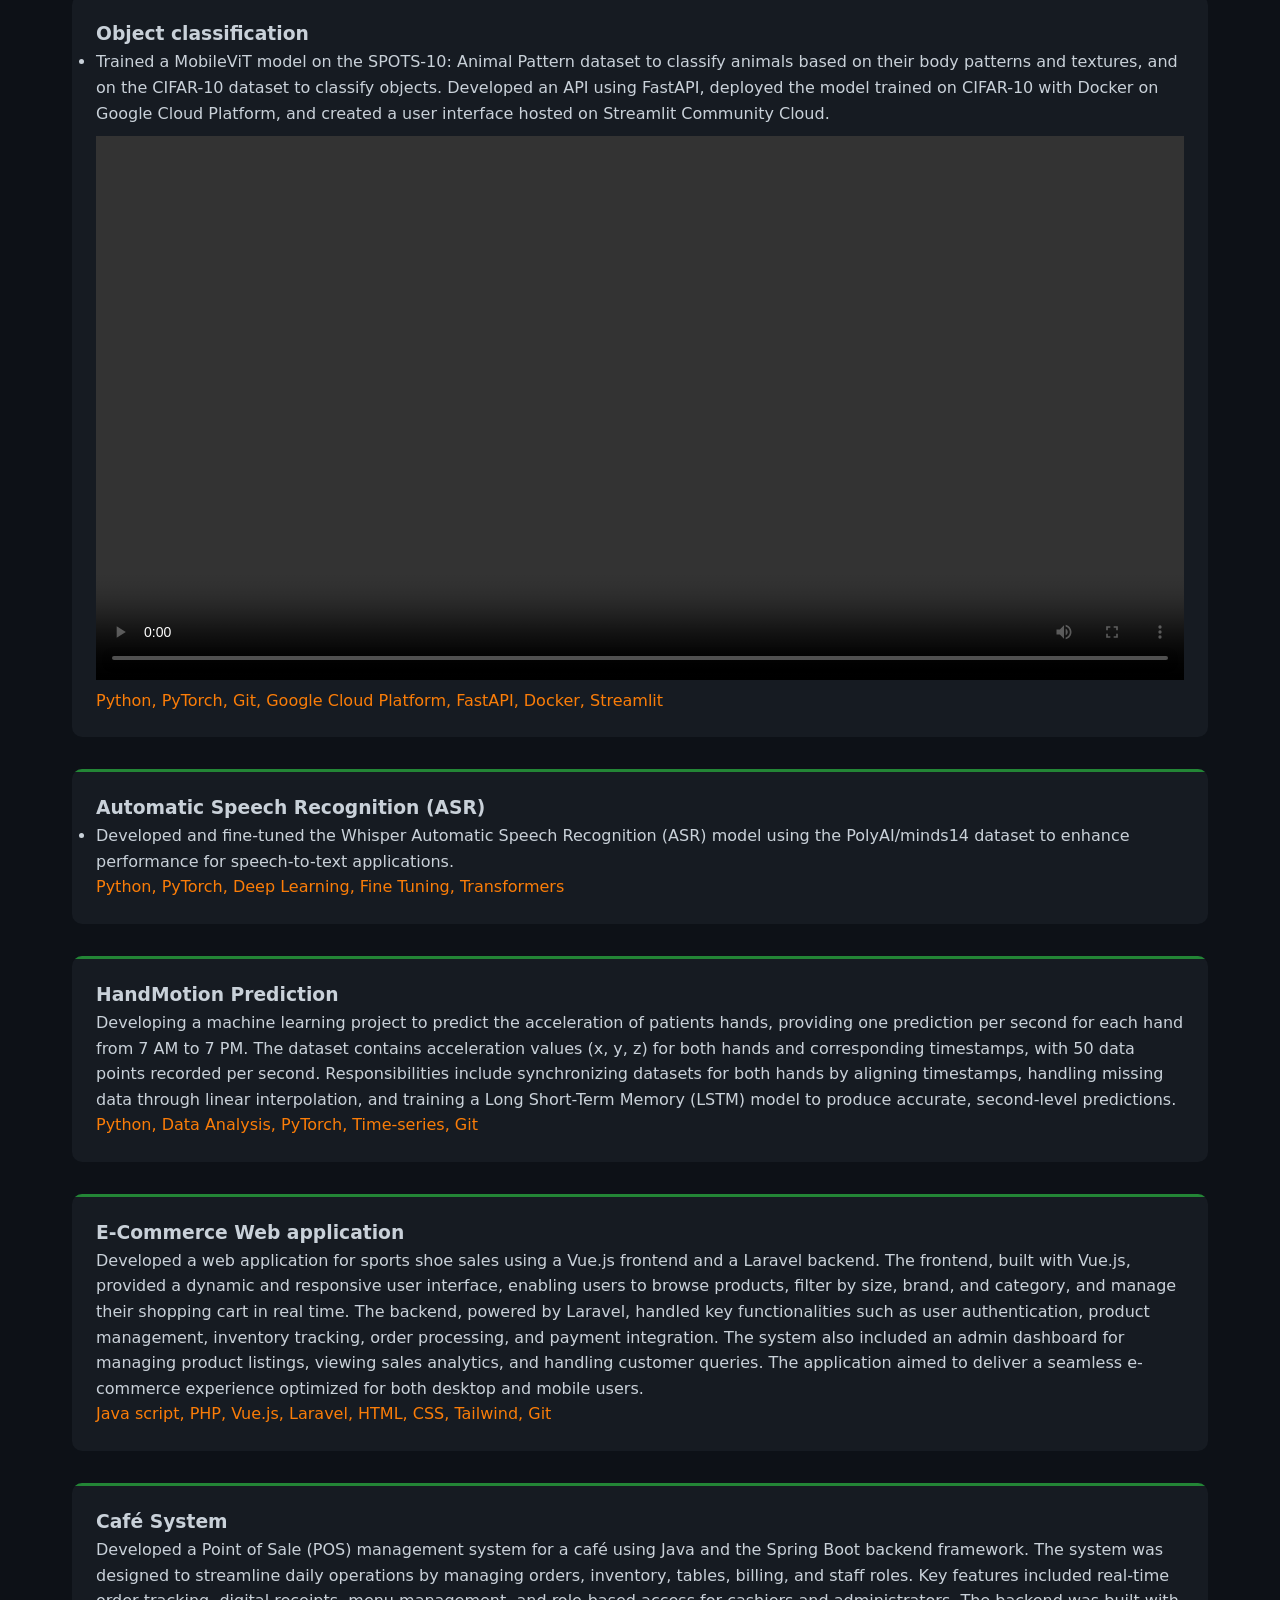
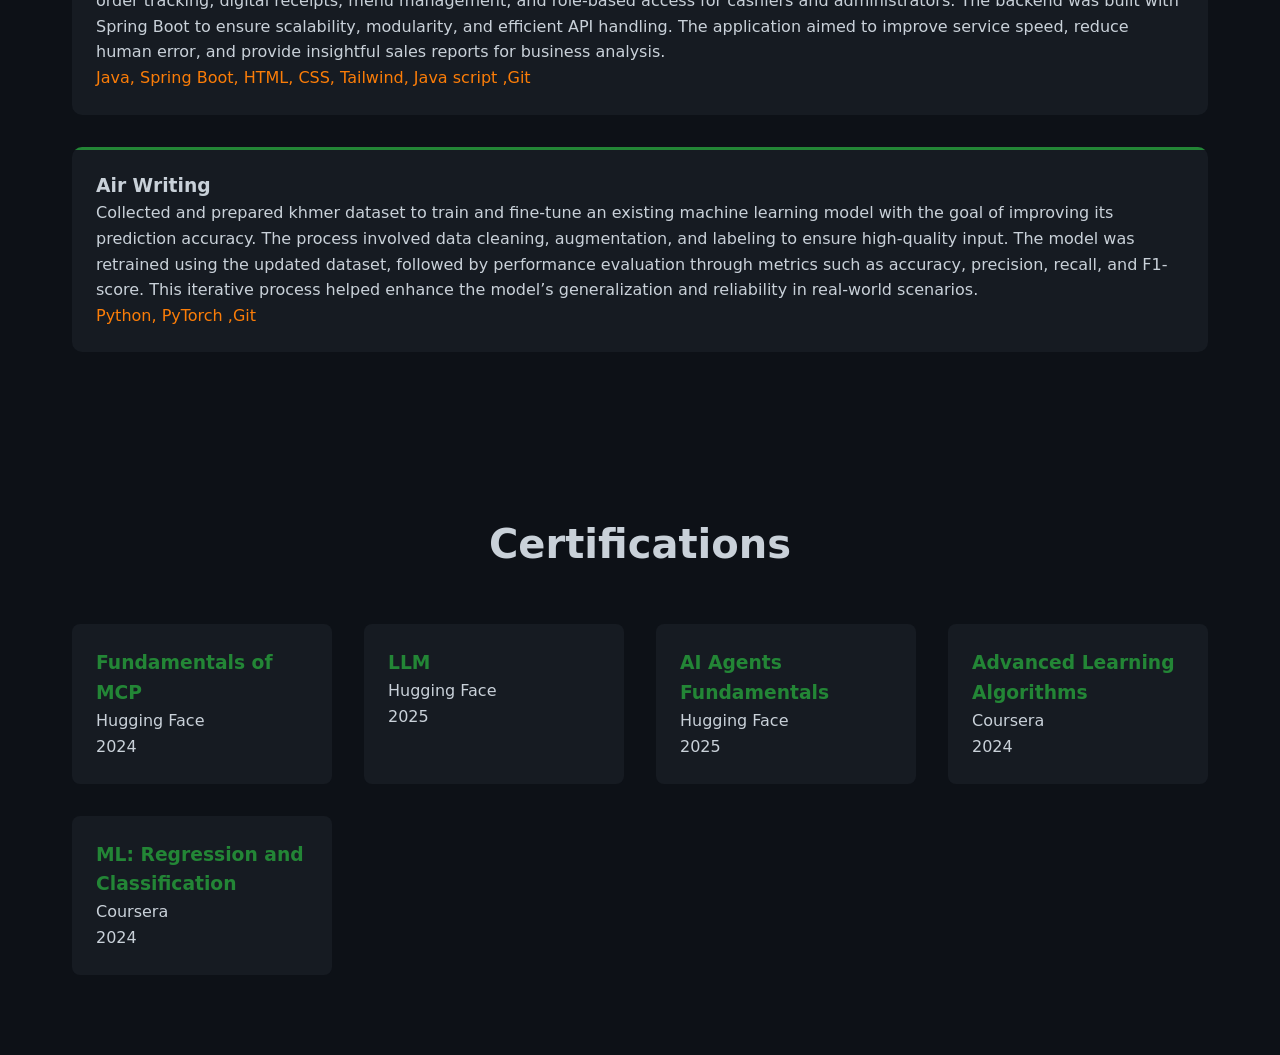
==== commit 9402e8f1: "fix mobile view" ====
--- a/index.html
+++ b/index.html
@@ -23,7 +23,7 @@
                 <a href="blog/">Blog</a>
                 <!-- <a href="#contact">Contact</a> -->
             </div>
-            <!-- <div class="menu-btn">â˜°</div> -->
+            <button class="menu-btn" type="button" aria-label="Toggle navigation" aria-expanded="false">&#9776;</button>
         </div>
     </nav>
 
--- a/styles.css
+++ b/styles.css
@@ -0,0 +1,480 @@
+/* styles.css */
+:root {
+    --bg-color: #0d1117;
+    --text-color: #c9d1d9;
+    --primary-color: #238636;
+    --secondary-color: #161b22;
+    --accent-color: #1f6feb;
+}
+
+* {
+    margin: 0;
+    padding: 0;
+    box-sizing: border-box;
+}
+
+html {
+    scroll-padding-top: 5rem;
+}
+
+body {
+    background-color: var(--bg-color);
+    color: var(--text-color);
+    font-family: 'Segoe UI', system-ui, sans-serif;
+    line-height: 1.6;
+    overflow-x: hidden;
+}
+
+canvas#techBg {
+    position: fixed;
+    top: 0;
+    left: 0;
+    z-index: -1;
+}
+
+.tech {
+    color: #fb7d08;
+}
+
+nav {
+    background: rgba(13, 17, 23, 0.8);
+    backdrop-filter: blur(10px);
+    position: fixed;
+    top: 0;
+    left: 0;
+    z-index: 1000;
+    width: 100%;
+    padding: 1rem 0;
+}
+
+.nav-content {
+    max-width: 1200px;
+    margin: 0 auto;
+    display: flex;
+    justify-content: space-between;
+    align-items: center;
+    padding: 0 2rem;
+}
+
+.logo {
+    font-size: 1.5rem;
+    font-weight: bold;
+    color: var(--primary-color);
+}
+
+.nav-links {
+    display: flex;
+    gap: 2rem;
+}
+
+.nav-links a {
+    color: var(--text-color);
+    text-decoration: none;
+    transition: color 0.3s;
+}
+
+.nav-links a:hover {
+    color: var(--primary-color);
+}
+
+.menu-btn {
+    display: none;
+    background: transparent;
+    border: 1px solid #30363d;
+    border-radius: 6px;
+    color: var(--text-color);
+    cursor: pointer;
+    font-size: 1.4rem;
+    line-height: 1;
+    padding: 0.45rem 0.6rem;
+}
+
+.hero {
+    min-height: 100vh;
+    display: flex;
+    align-items: center;
+    justify-content: center;
+    text-align: center;
+    padding: 2rem;
+}
+
+.hero-content h1 {
+    font-size: 3.5rem;
+    margin-bottom: 1rem;
+}
+
+.hero-content h2 {
+    font-size: 2rem;
+    color: var(--primary-color);
+    margin-bottom: 1rem;
+}
+
+.social-links {
+    margin-top: 2rem;
+    display: flex;
+    gap: 1.5rem;
+    justify-content: center;
+}
+
+.social-links a {
+    color: var(--text-color);
+    text-decoration: none;
+    padding: 0.5rem 1rem;
+    border: 1px solid var(--primary-color);
+    border-radius: 5px;
+    transition: all 0.3s;
+}
+
+.social-links a:hover {
+    background: var(--primary-color);
+    color: white;
+}
+
+.section {
+    padding: 5rem 2rem;
+    max-width: 1200px;
+    margin: 0 auto;
+}
+
+.section h2 {
+    font-size: 2.5rem;
+    margin-bottom: 3rem;
+    text-align: center;
+}
+
+.skills-grid {
+    display: flex;
+    flex-direction: column;
+    gap: 2.5rem;
+}
+
+.skills-group h3 {
+    color: var(--primary-color);
+    font-size: 1.4rem;
+    margin-bottom: 1rem;
+}
+
+.skill-list {
+    display: grid;
+    grid-template-columns: repeat(auto-fit, minmax(150px, 1fr));
+    gap: 1.5rem;
+}
+
+.skill-card {
+    background: var(--secondary-color);
+    padding: 1.5rem;
+    border-radius: 8px;
+    text-align: center;
+    transition: transform 0.3s;
+}
+
+.skill-card:hover {
+    transform: translateY(-5px);
+}
+
+.projects-grid {
+    display: flex;
+    flex-direction: column;
+    gap: 2rem; /* Maintains spacing between items */
+}
+
+.projects-grid:hover {
+    color:rgb(141, 211, 133);
+}
+
+.project-card {
+    background: var(--secondary-color);
+    border-radius: 10px;
+    padding: 1.5rem;
+    position: relative;
+    overflow: hidden;
+    
+}
+
+.project-card::before {
+    content: "";
+    position: absolute;
+    top: 0;
+    left: 0;
+    width: 100%;
+    height: 3px;
+    background: var(--primary-color);
+}
+
+.contact-form {
+    max-width: 600px;
+    margin: 0 auto;
+    display: flex;
+    flex-direction: column;
+    gap: 1rem;
+}
+
+.contact-form input,
+.contact-form textarea {
+    padding: 0.8rem;
+    background: var(--secondary-color);
+    border: 1px solid #30363d;
+    border-radius: 5px;
+    color: var(--text-color);
+}
+
+.contact-form button {
+    background: var(--primary-color);
+    color: white;
+    padding: 1rem;
+    border: none;
+    border-radius: 5px;
+    cursor: pointer;
+    transition: opacity 0.3s;
+}
+
+@media (max-width: 768px) {
+    .nav-content {
+        position: relative;
+    }
+
+    .nav-links {
+        background: rgba(13, 17, 23, 0.96);
+        border: 1px solid #30363d;
+        border-radius: 8px;
+        display: none;
+        flex-direction: column;
+        gap: 0;
+        left: 1rem;
+        padding: 0.5rem 0;
+        position: absolute;
+        right: 1rem;
+        top: calc(100% + 0.75rem);
+    }
+
+    .nav-links.active {
+        display: flex;
+    }
+
+    .nav-links a {
+        padding: 0.75rem 1rem;
+    }
+    
+    .menu-btn {
+        display: block;
+    }
+    
+    .hero-content h1 {
+        font-size: 2.5rem;
+    }
+    
+    .skill-list {
+        grid-template-columns: repeat(2, 1fr);
+    }
+}
+
+/* Experience Section */
+.experience-grid {
+    display: grid;
+    gap: 2rem;
+}
+
+.experience-card {
+    background: var(--secondary-color);
+    padding: 1.5rem;
+    border-radius: 8px;
+    border-left: 3px solid var(--primary-color);
+}
+
+.experience-card h3 {
+    color: var(--primary-color);
+    margin-bottom: 0.5rem;
+}
+
+.experience-card .duration {
+    color: #8b949e;
+    font-size: 0.9rem;
+}
+
+/* Resume Button */
+.resume-btn {
+    display: inline-block;
+    margin-top: 1.5rem;
+    padding: 0.8rem 2rem;
+    background: var(--accent-color);
+    color: white !important;
+    text-decoration: none;
+    border-radius: 5px;
+    transition: opacity 0.3s;
+}
+
+.resume-btn:hover {
+    opacity: 0.9;
+}
+
+/* styles.css */
+/* Previous styles remain the same, add these new styles */
+
+/* Experience Section */
+.experience-timeline {
+    max-width: 800px;
+    margin: 0 auto;
+}
+
+.experience-item {
+    background: var(--secondary-color);
+    padding: 2rem;
+    margin: 1.5rem 0;
+    border-radius: 8px;
+    position: relative;
+    border-left: 3px solid var(--primary-color);
+}
+
+.experience-item h3 {
+    color: var(--primary-color);
+    margin-bottom: 0.5rem;
+}
+
+.experience-dates {
+    color: #8b949e;
+    font-size: 0.9rem;
+}
+
+.experience-description {
+    margin-top: 1rem;
+    color: #c9d1d9;
+}
+
+/* Certifications Section */
+.certifications-grid {
+    display: grid;
+    grid-template-columns: repeat(auto-fit, minmax(250px, 1fr));
+    gap: 2rem;
+}
+
+.certification-card {
+    background: var(--secondary-color);
+    padding: 1.5rem;
+    border-radius: 8px;
+    transition: transform 0.3s;
+}
+
+.certification-card:hover {
+    transform: translateY(-5px);
+}
+
+.certification-card a {
+    color: var(--primary-color);
+    text-decoration: none;
+}
+
+.resume-download {
+    margin: 2rem 0;
+}
+
+.resume-btn {
+    background: var(--primary-color);
+    color: white;
+    padding: 1rem 2rem;
+    border-radius: 5px;
+    text-decoration: none;
+    transition: opacity 0.3s;
+}
+
+.resume-btn:hover {
+    opacity: 0.9;
+}
+
+/* Timeline connector */
+.experience-item::before {
+    content: "";
+    position: absolute;
+    left: -10px;
+    top: 25px;
+    width: 20px;
+    height: 20px;
+    background: var(--bg-color);
+    border: 3px solid var(--primary-color);
+    border-radius: 50%;
+}
+
+/* styles.css */
+/* Add these new styles */
+.education-timeline {
+    max-width: 800px;
+    margin: 0 auto;
+}
+
+.education-item {
+    background: var(--secondary-color);
+    padding: 2rem;
+    margin: 1.5rem 0;
+    border-radius: 8px;
+    position: relative;
+    border-left: 3px solid var(--accent-color);
+}
+
+.education-item h3 {
+    color: var(--primary-color);
+    margin-bottom: 0.5rem;
+}
+
+.education-dates {
+    color: #8b949e;
+    font-size: 0.9rem;
+}
+
+.education-details {
+    margin-top: 1rem;
+    color: #c9d1d9;
+}
+
+.education-item::before {
+    content: "";
+    position: absolute;
+    left: -10px;
+    top: 25px;
+    width: 20px;
+    height: 20px;
+    background: var(--bg-color);
+    border: 3px solid var(--accent-color);
+    border-radius: 50%;
+}
+/* Add to styles.css */
+.experience-list {
+    padding-left: 1.5rem;
+    list-style-type: square;
+    color: var(--text-color);
+}
+
+.experience-list li {
+    margin-bottom: 0.5rem;
+    position: relative;
+}
+
+.experience-list li::before {
+    content: "▹";
+    color: var(--primary-color);
+    position: absolute;
+    left: -1.2rem;
+}
+/* Add to styles.css */
+.sublist {
+    padding-left: 2rem;
+    list-style-type: none;
+    margin-top: 0.5rem;
+}
+
+.sublist li::before {
+    content: "•";
+    color: var(--accent-color);
+    position: absolute;
+    left: -1.5rem;
+    font-size: 0.9em;
+}
+
+.sublist li {
+    position: relative;
+    font-size: 0.95em;
+    color: #8b949e;
+    margin-bottom: 0.3rem;
+}
+/* .project-link {
+    text-decoration: none;
+    color: inherit;
+} */
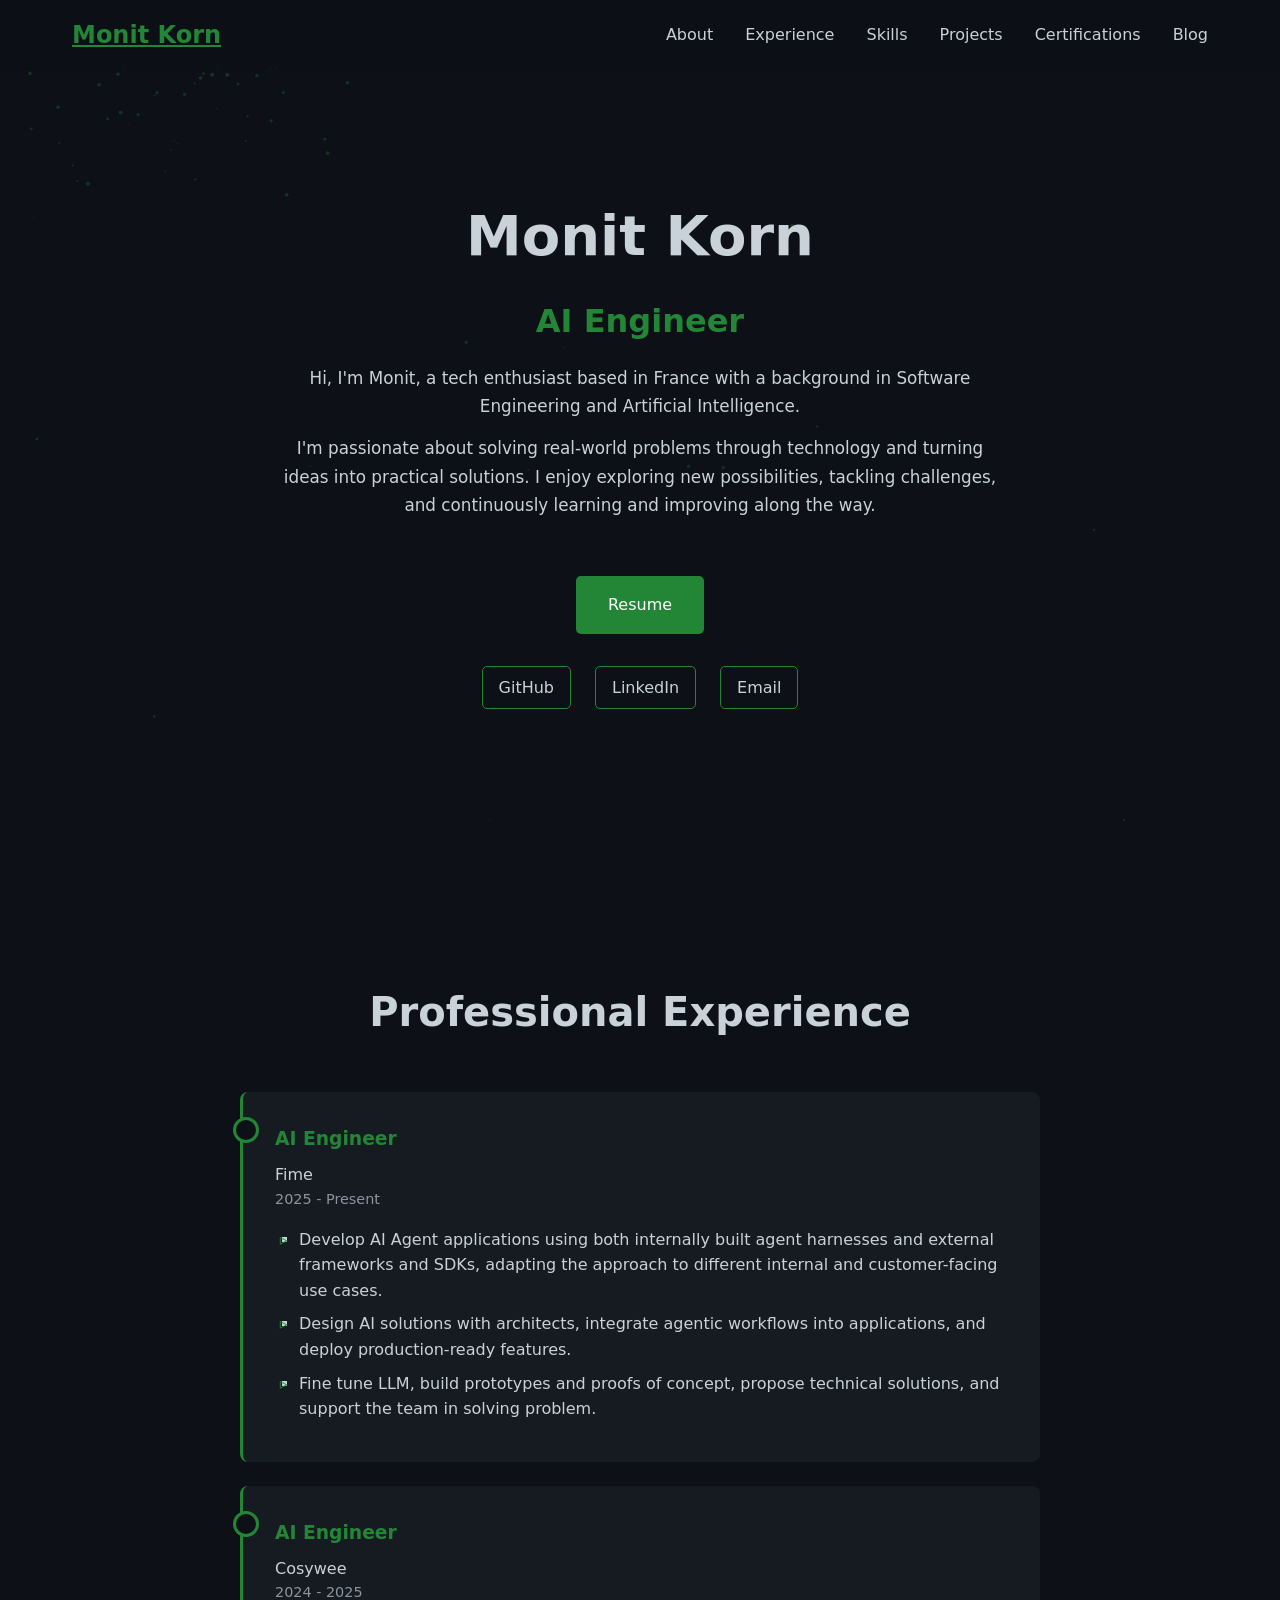
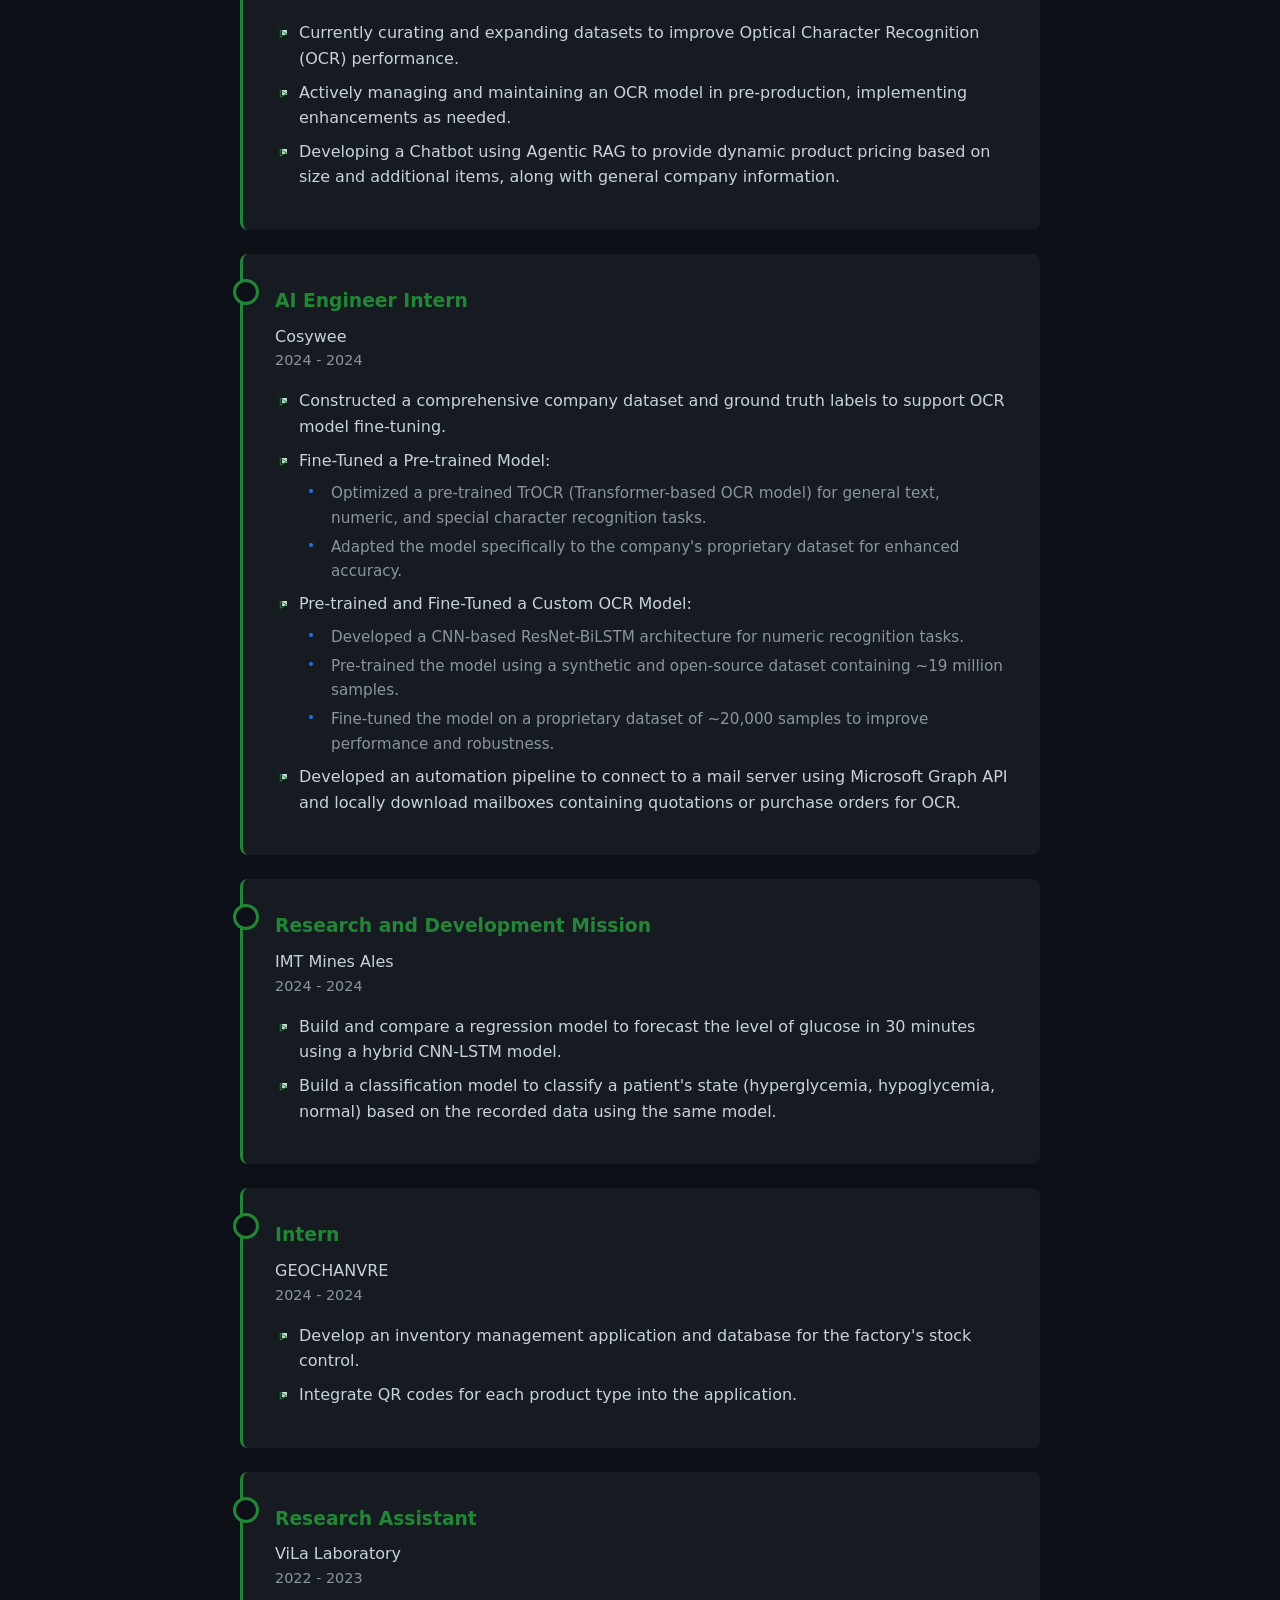
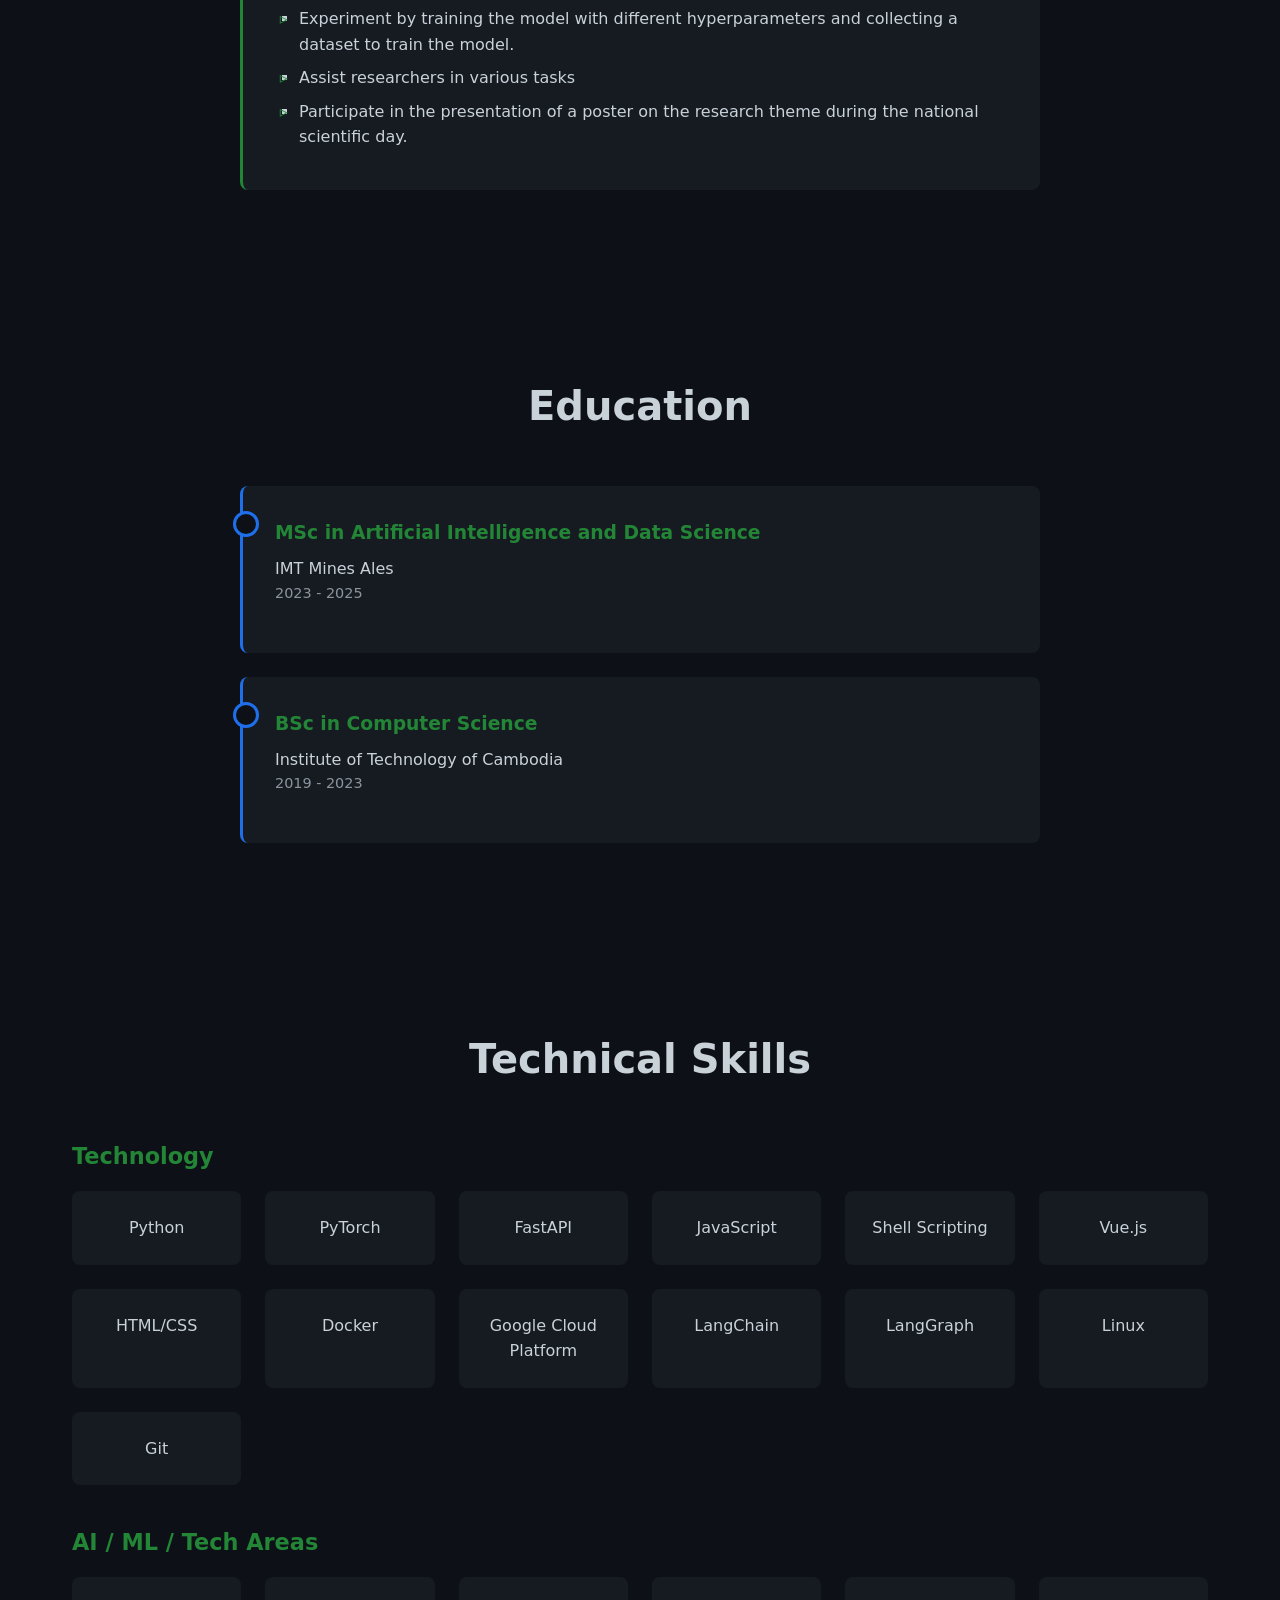
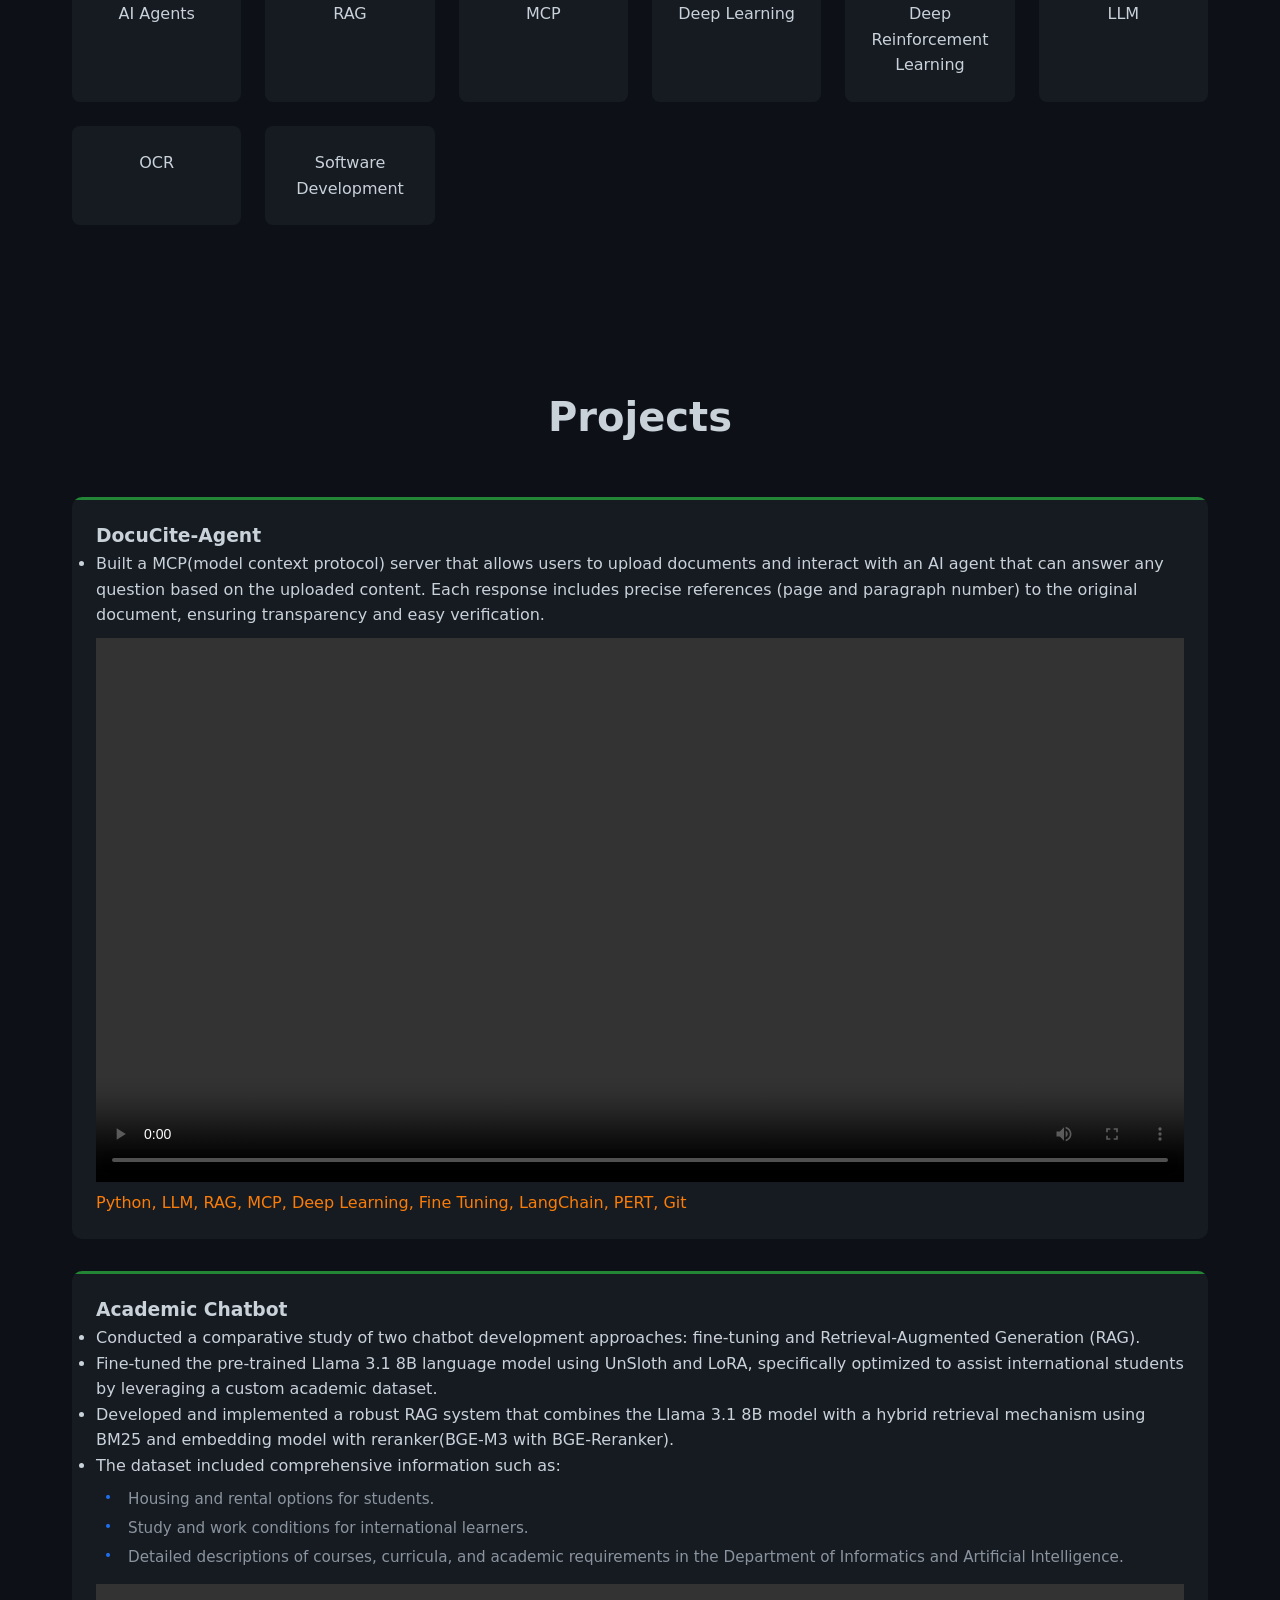
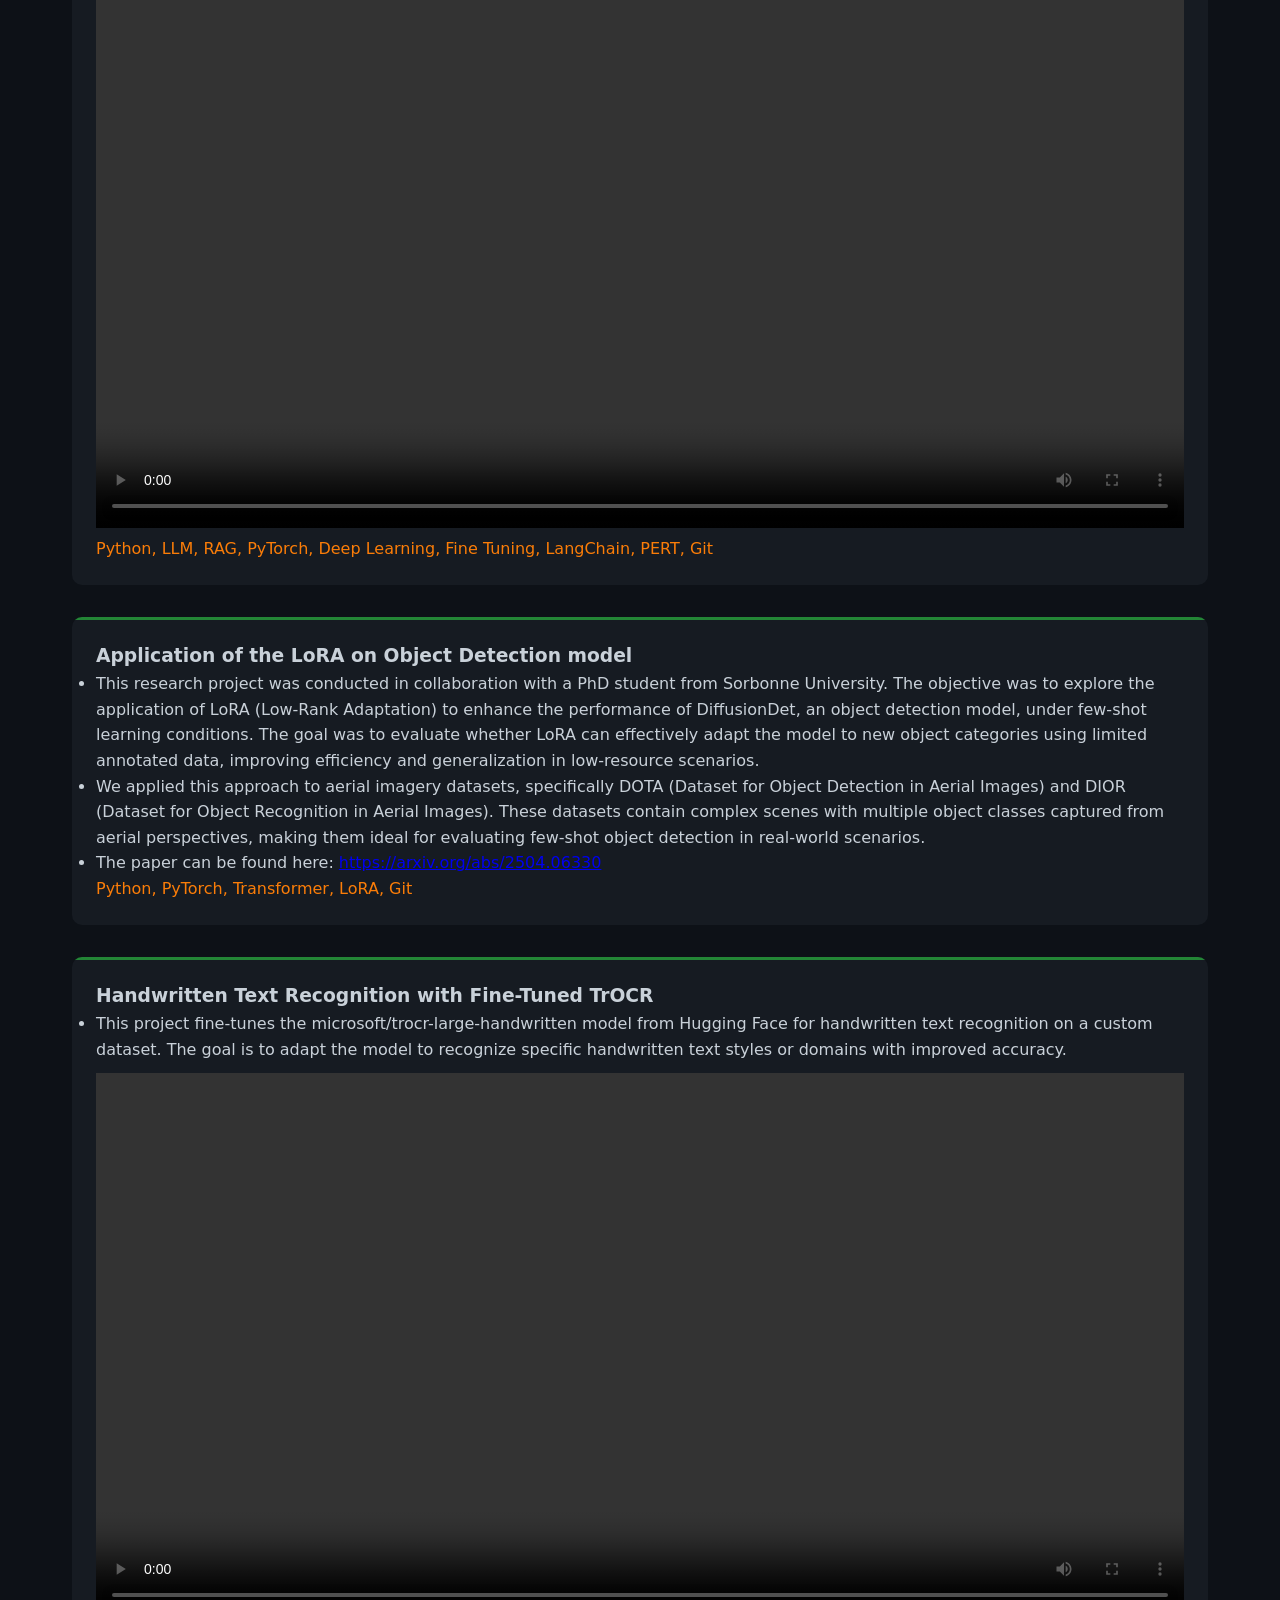
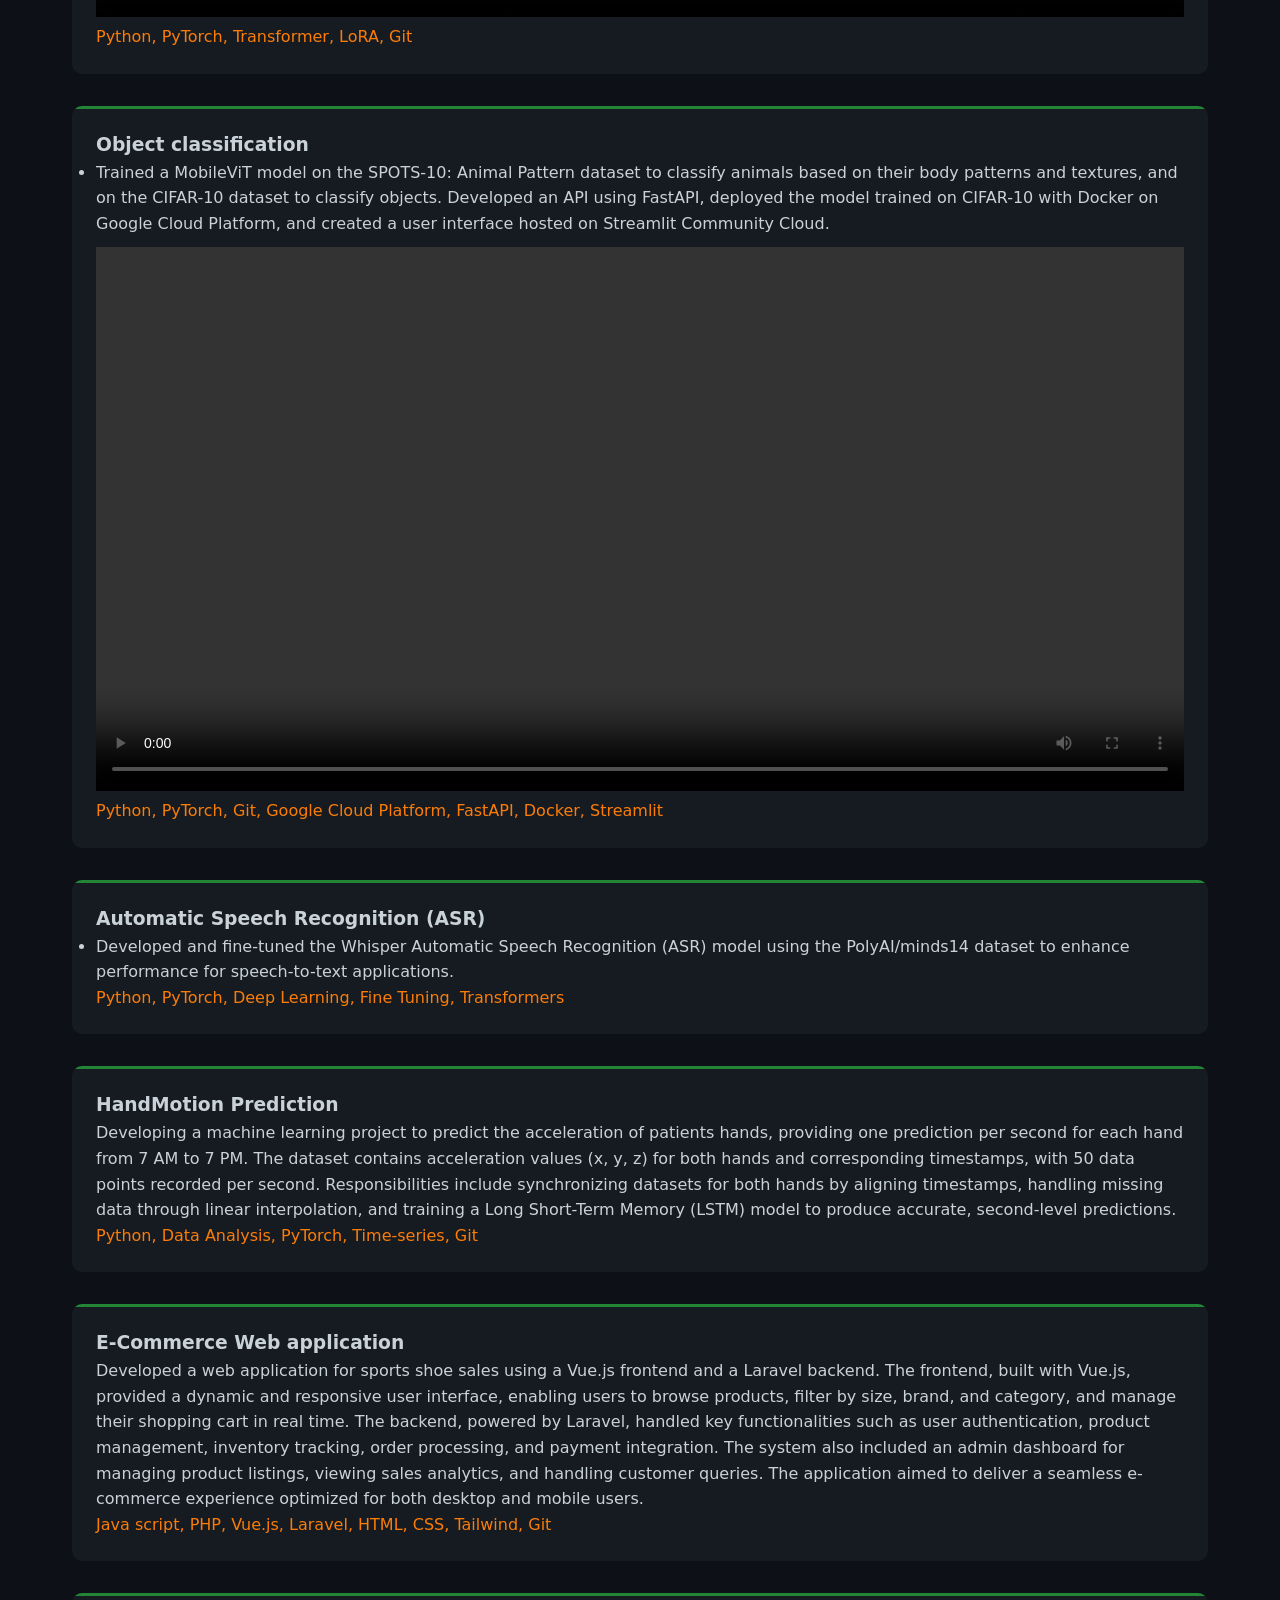
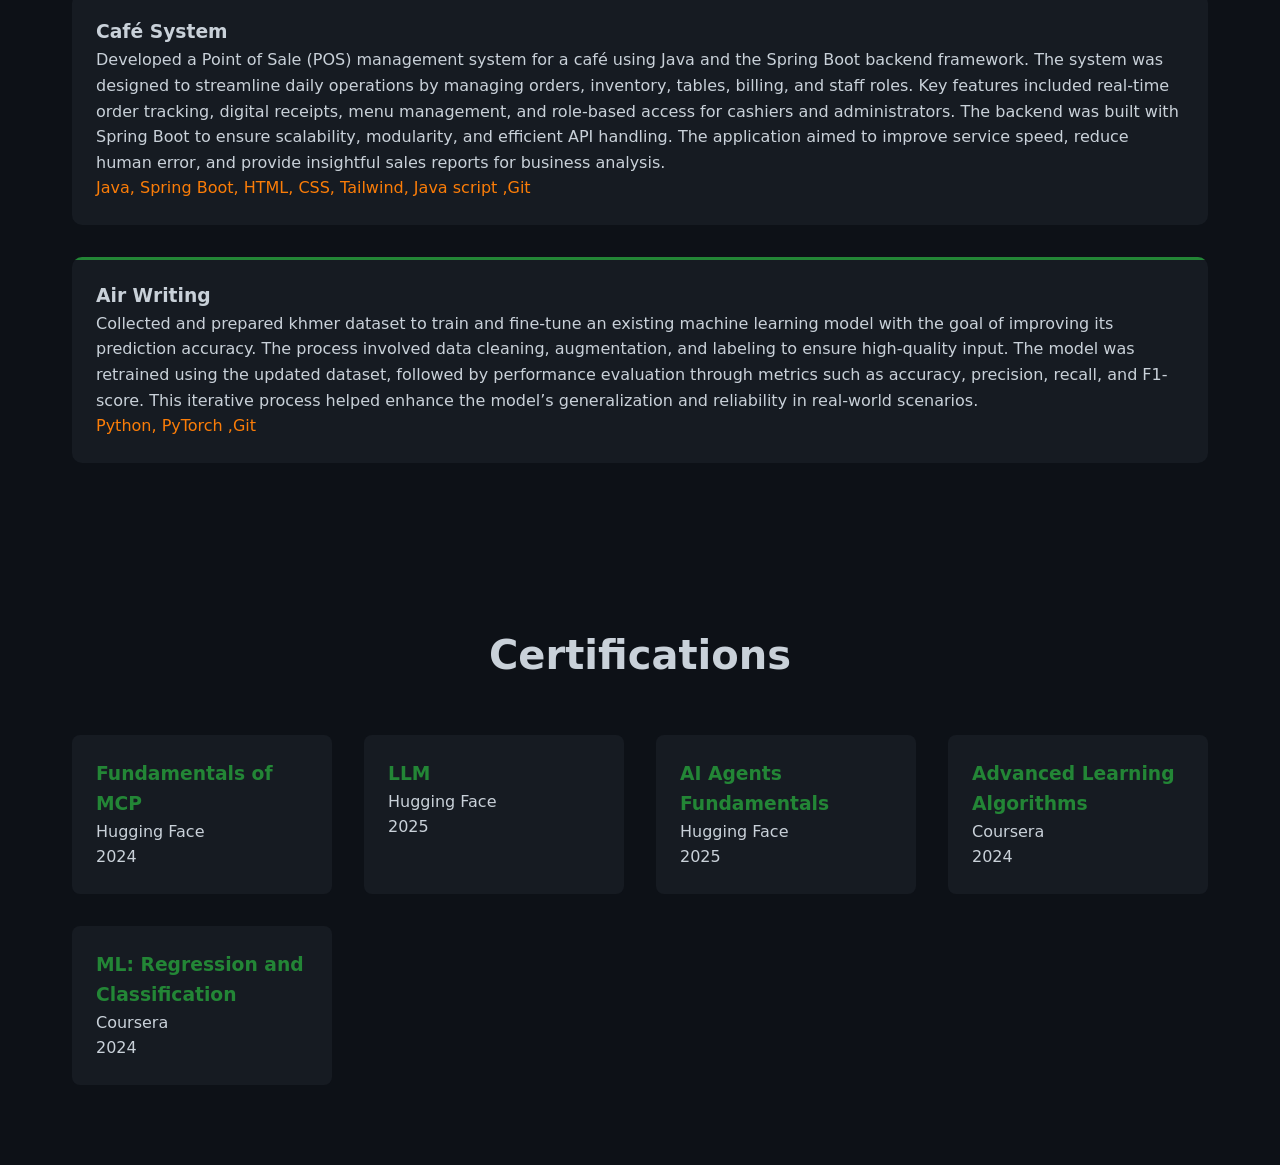
==== commit 65b762b1: "add context blog and update profile" ====
--- a/index.html
+++ b/index.html
@@ -31,10 +31,10 @@
         <div class="hero-content">
             <h1>Monit Korn</h1>
             <h2>AI Engineer</h2>
-            <h4>
-                <p>Hello, I'm Monit Korn.</p>
-
-            </h4>
+            <div class="hero-intro">
+                <p>Hi, I'm Monit, a tech enthusiast based in France with a background in Software Engineering and Artificial Intelligence.</p>
+                <p>I'm passionate about solving real-world problems through technology and turning ideas into practical solutions. I enjoy exploring new possibilities, tackling challenges, and continuously learning and improving along the way.</p>
+            </div>
             <div class="resume-download">
                 <a href="https://drive.google.com/file/d/18vWgYJtWt_QvdvXBRFZCfAMdWScGI_7U/view?usp=drive_link" download class="resume-btn">Resume</a>
             </div>
--- a/styles.css
+++ b/styles.css
@@ -107,6 +107,21 @@
     font-size: 2rem;
     color: var(--primary-color);
     margin-bottom: 1rem;
+}
+
+.hero-intro {
+    max-width: 720px;
+    margin: 0 auto 1.5rem;
+    font-size: 1.05rem;
+    line-height: 1.7;
+}
+
+.hero-intro p {
+    margin: 0 0 0.85rem;
+}
+
+.hero-intro p:last-child {
+    margin-bottom: 0;
 }
 
 .social-links {
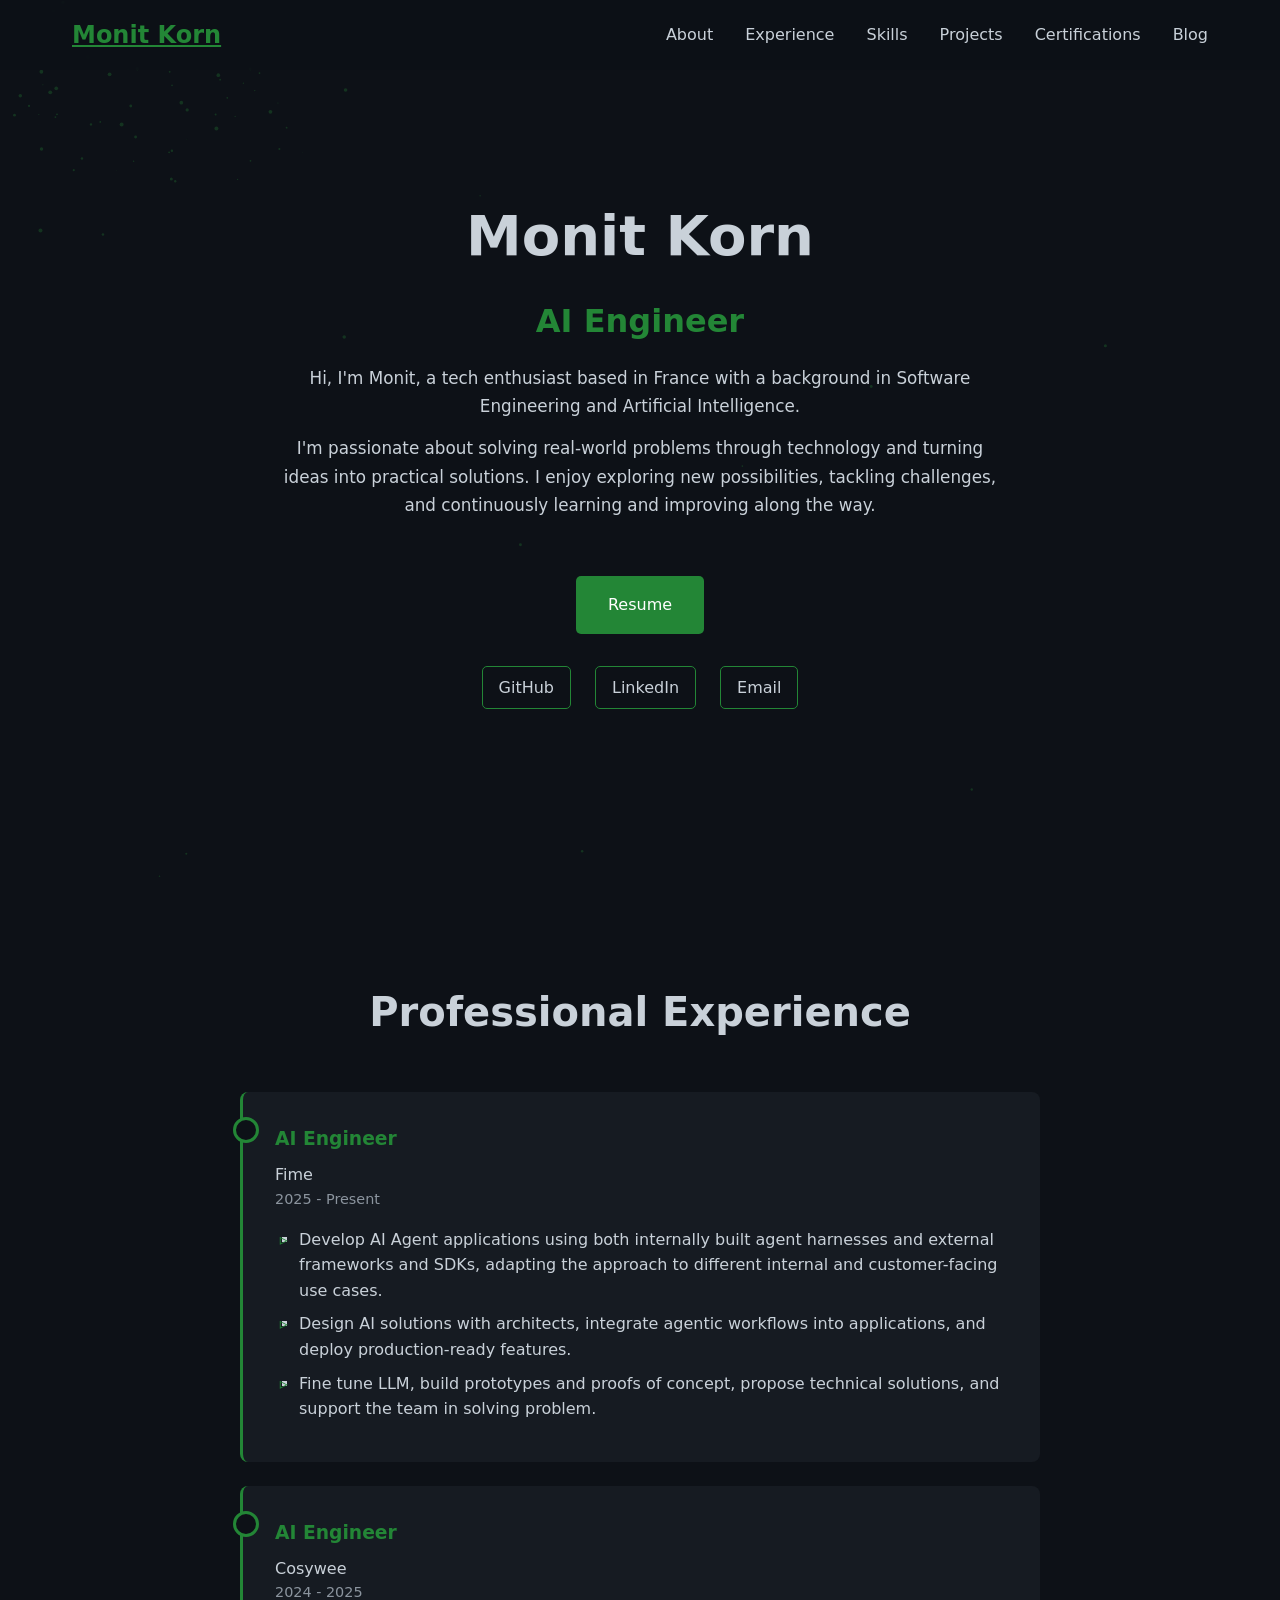
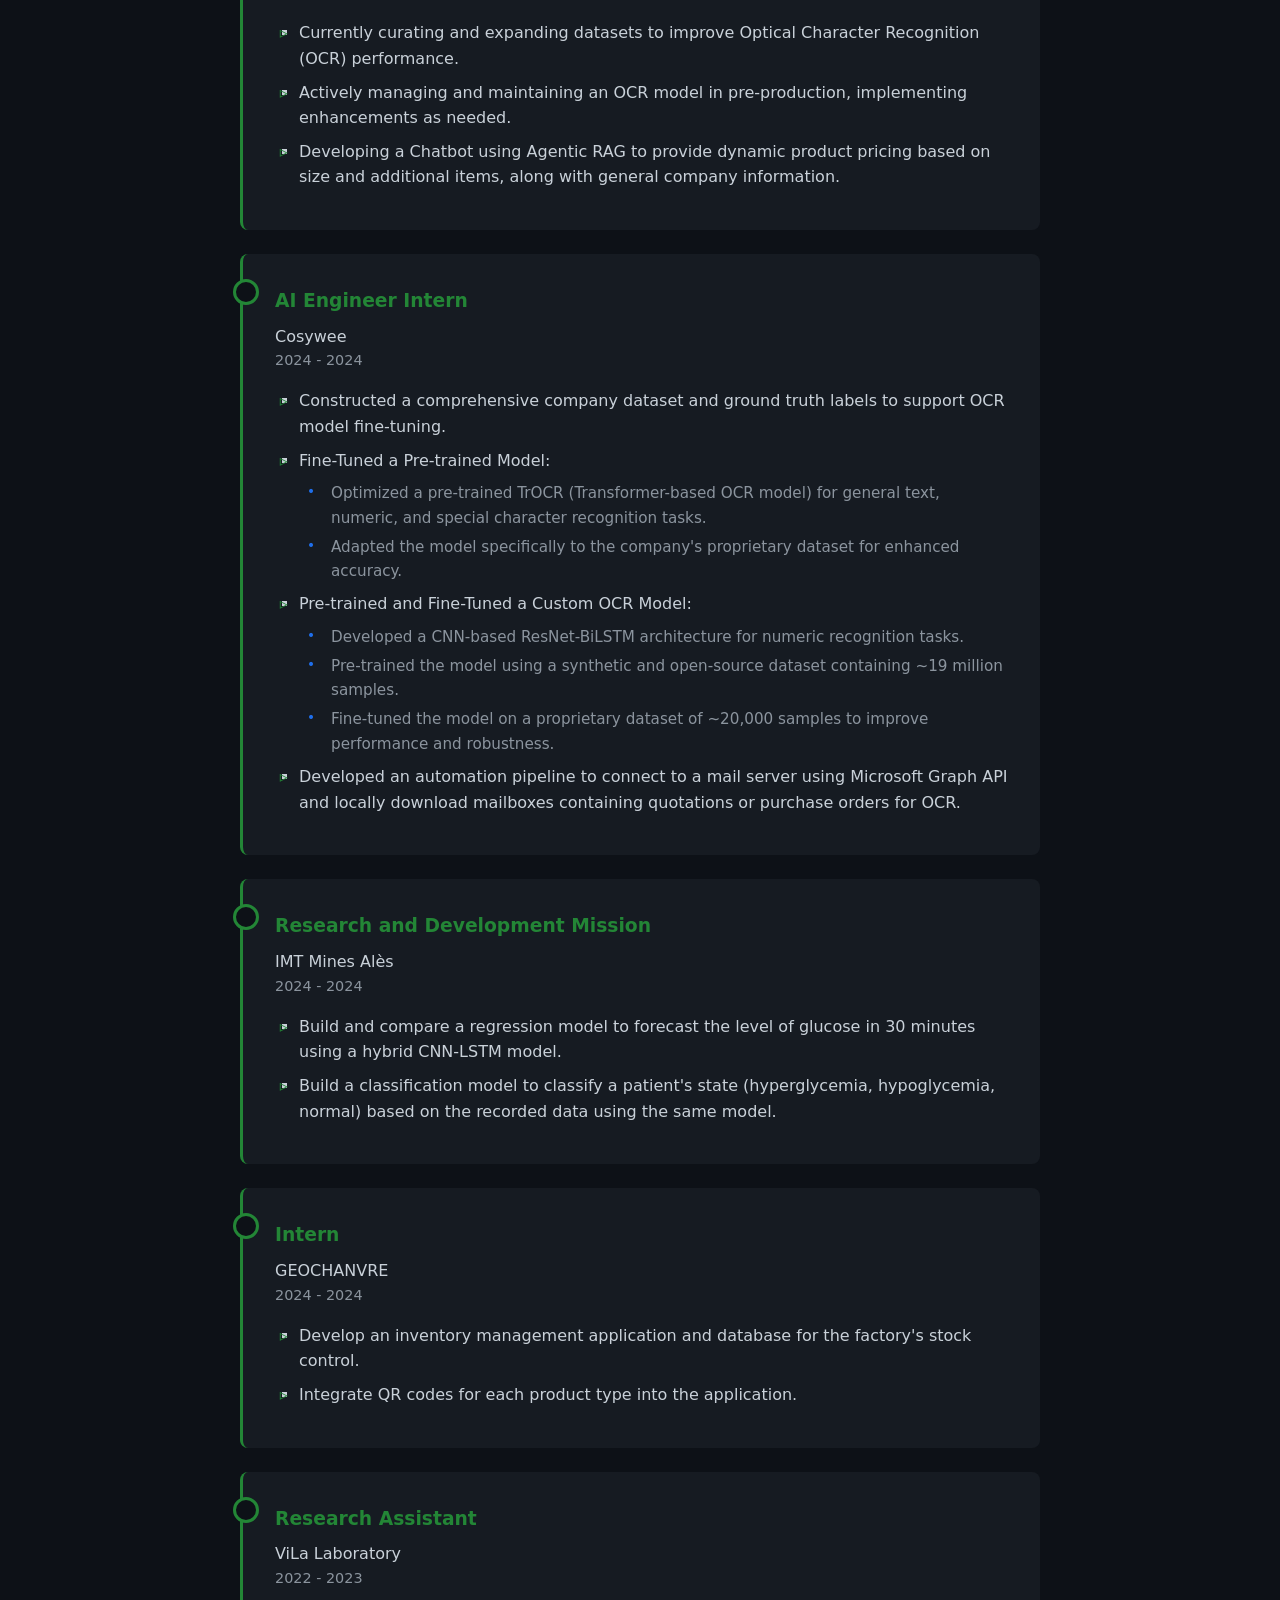
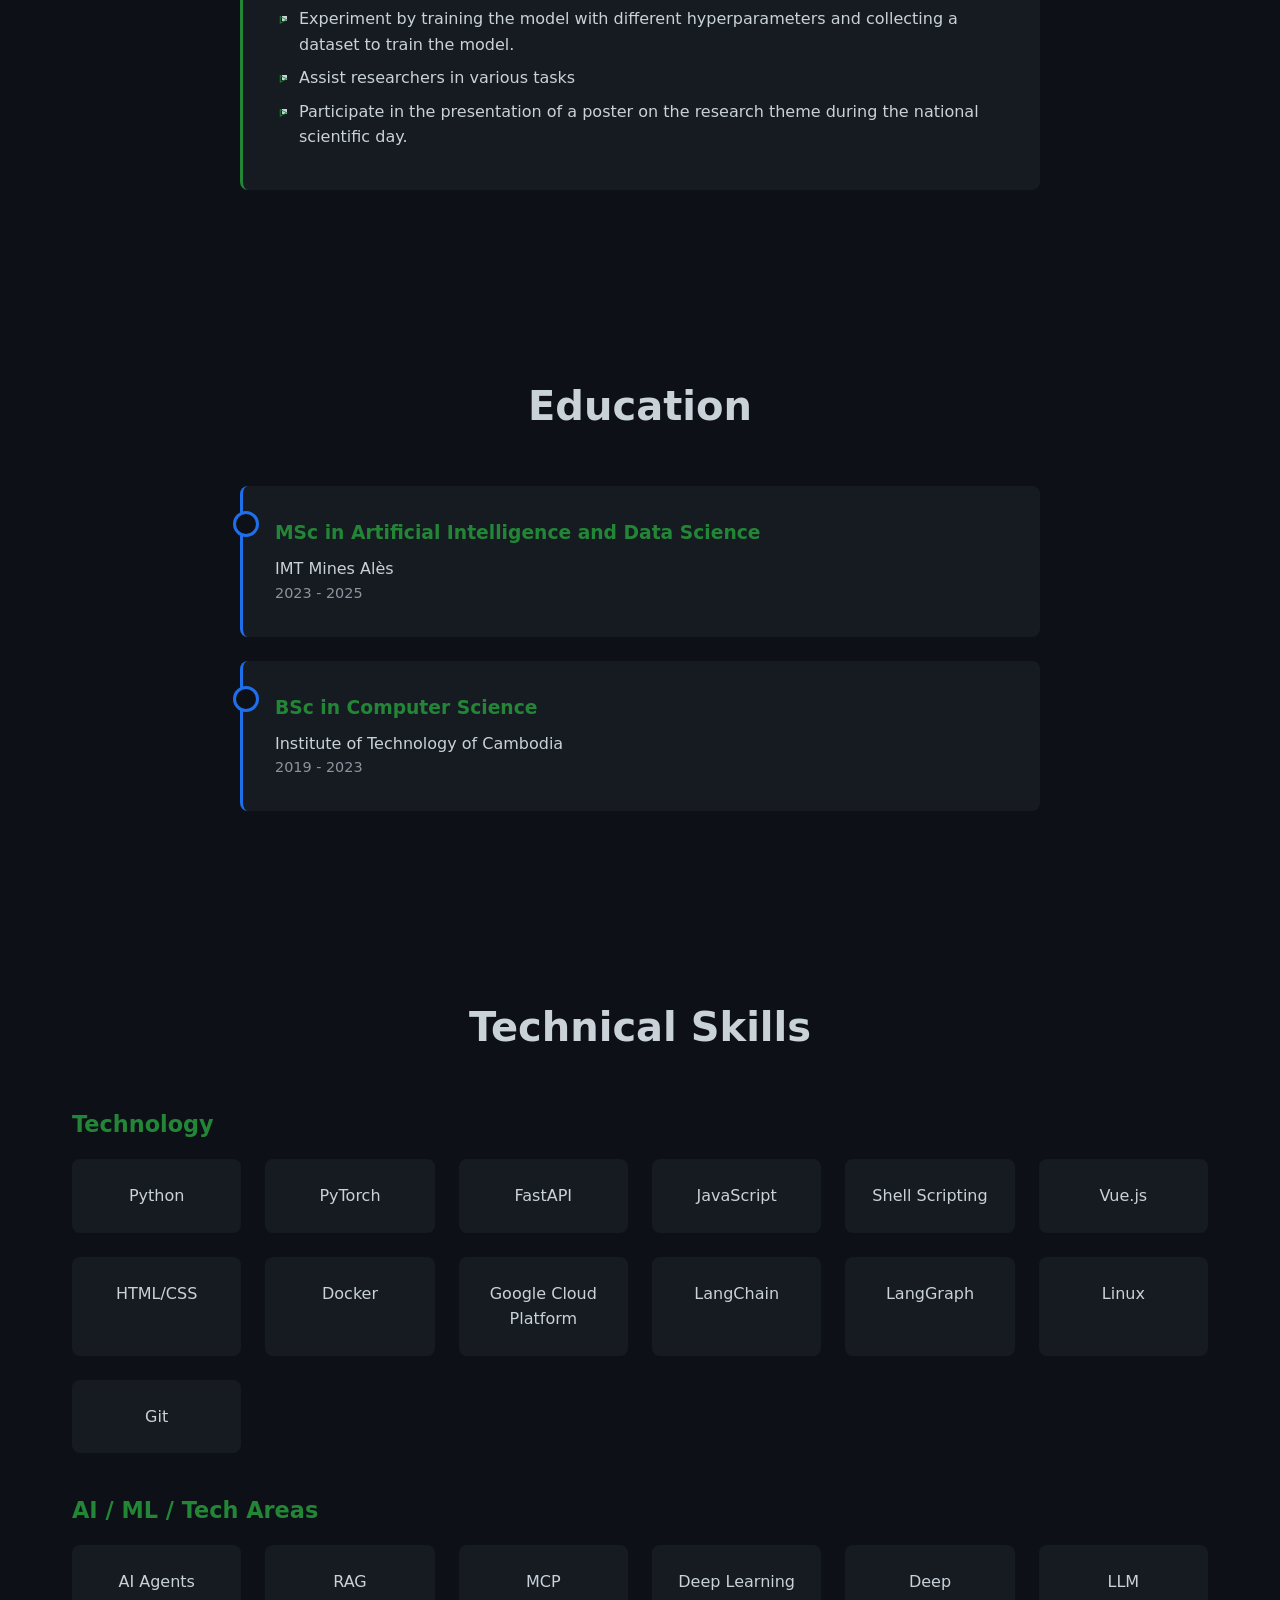
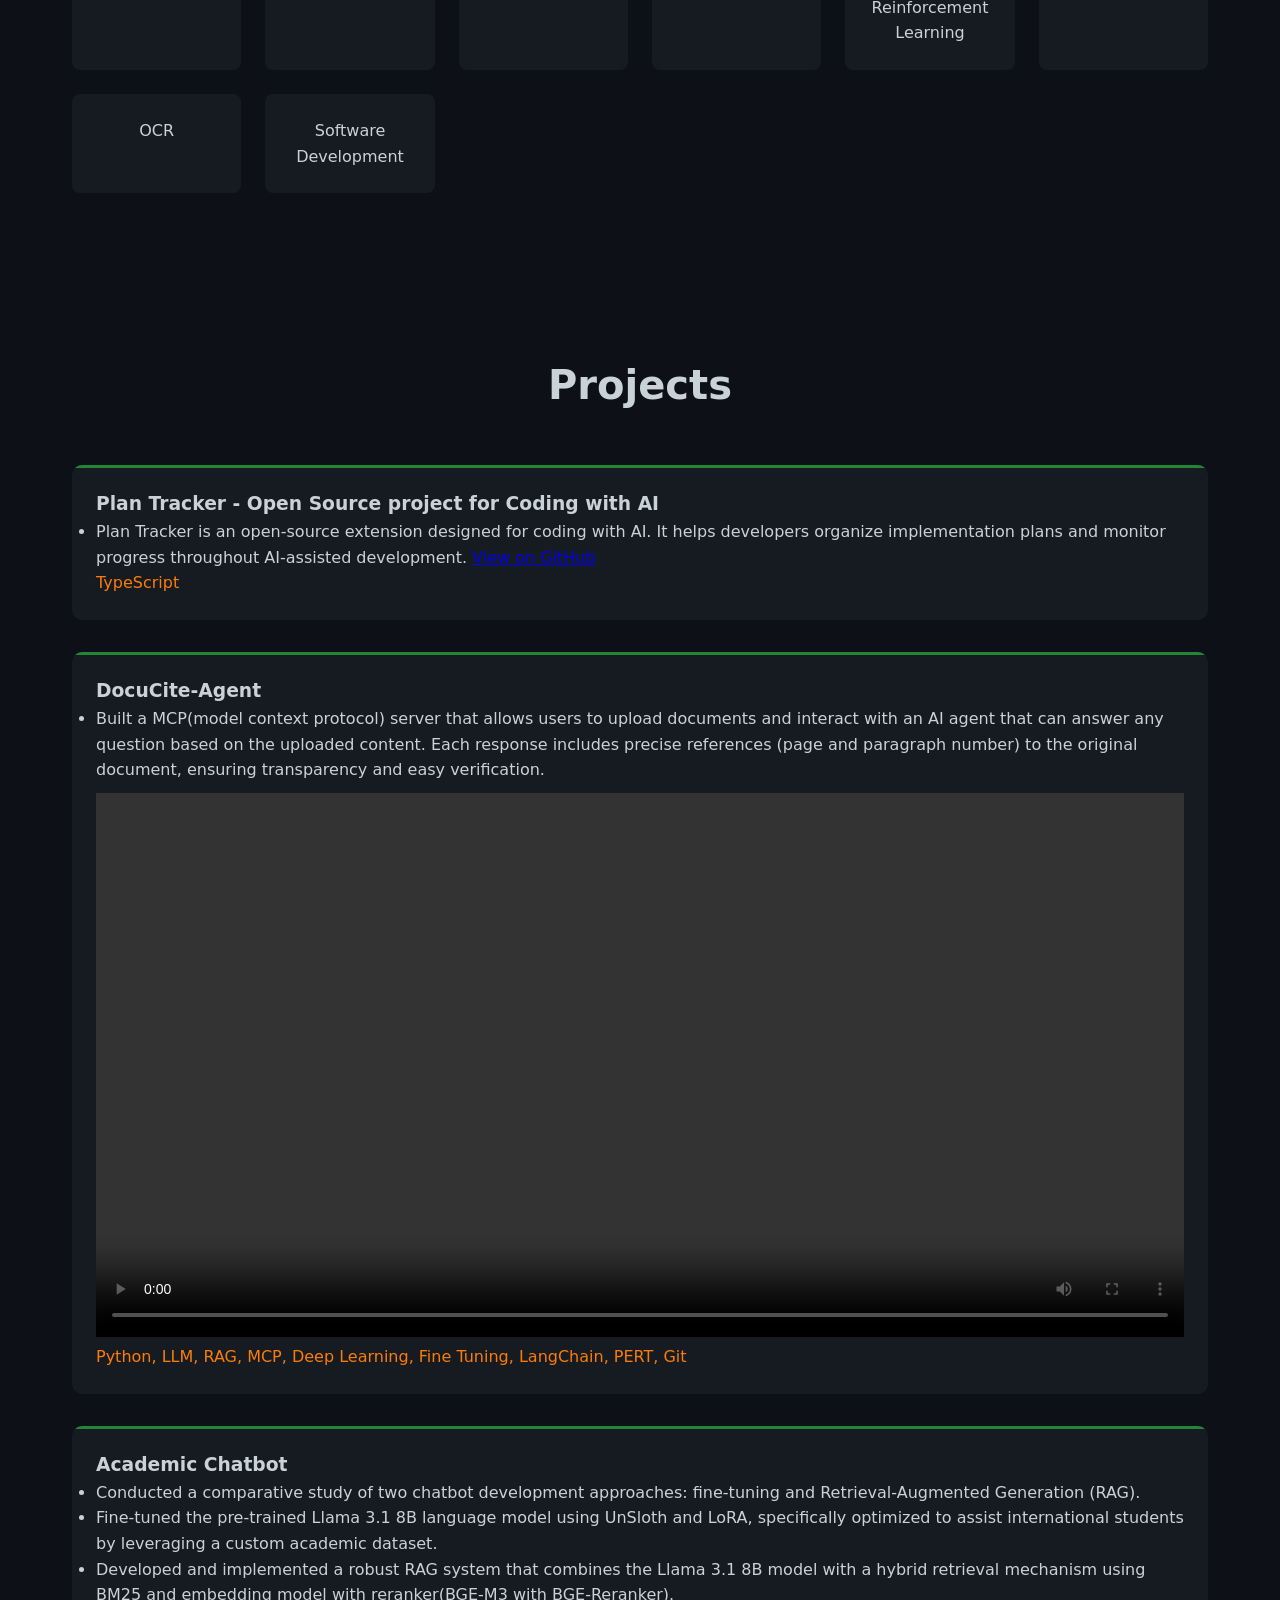
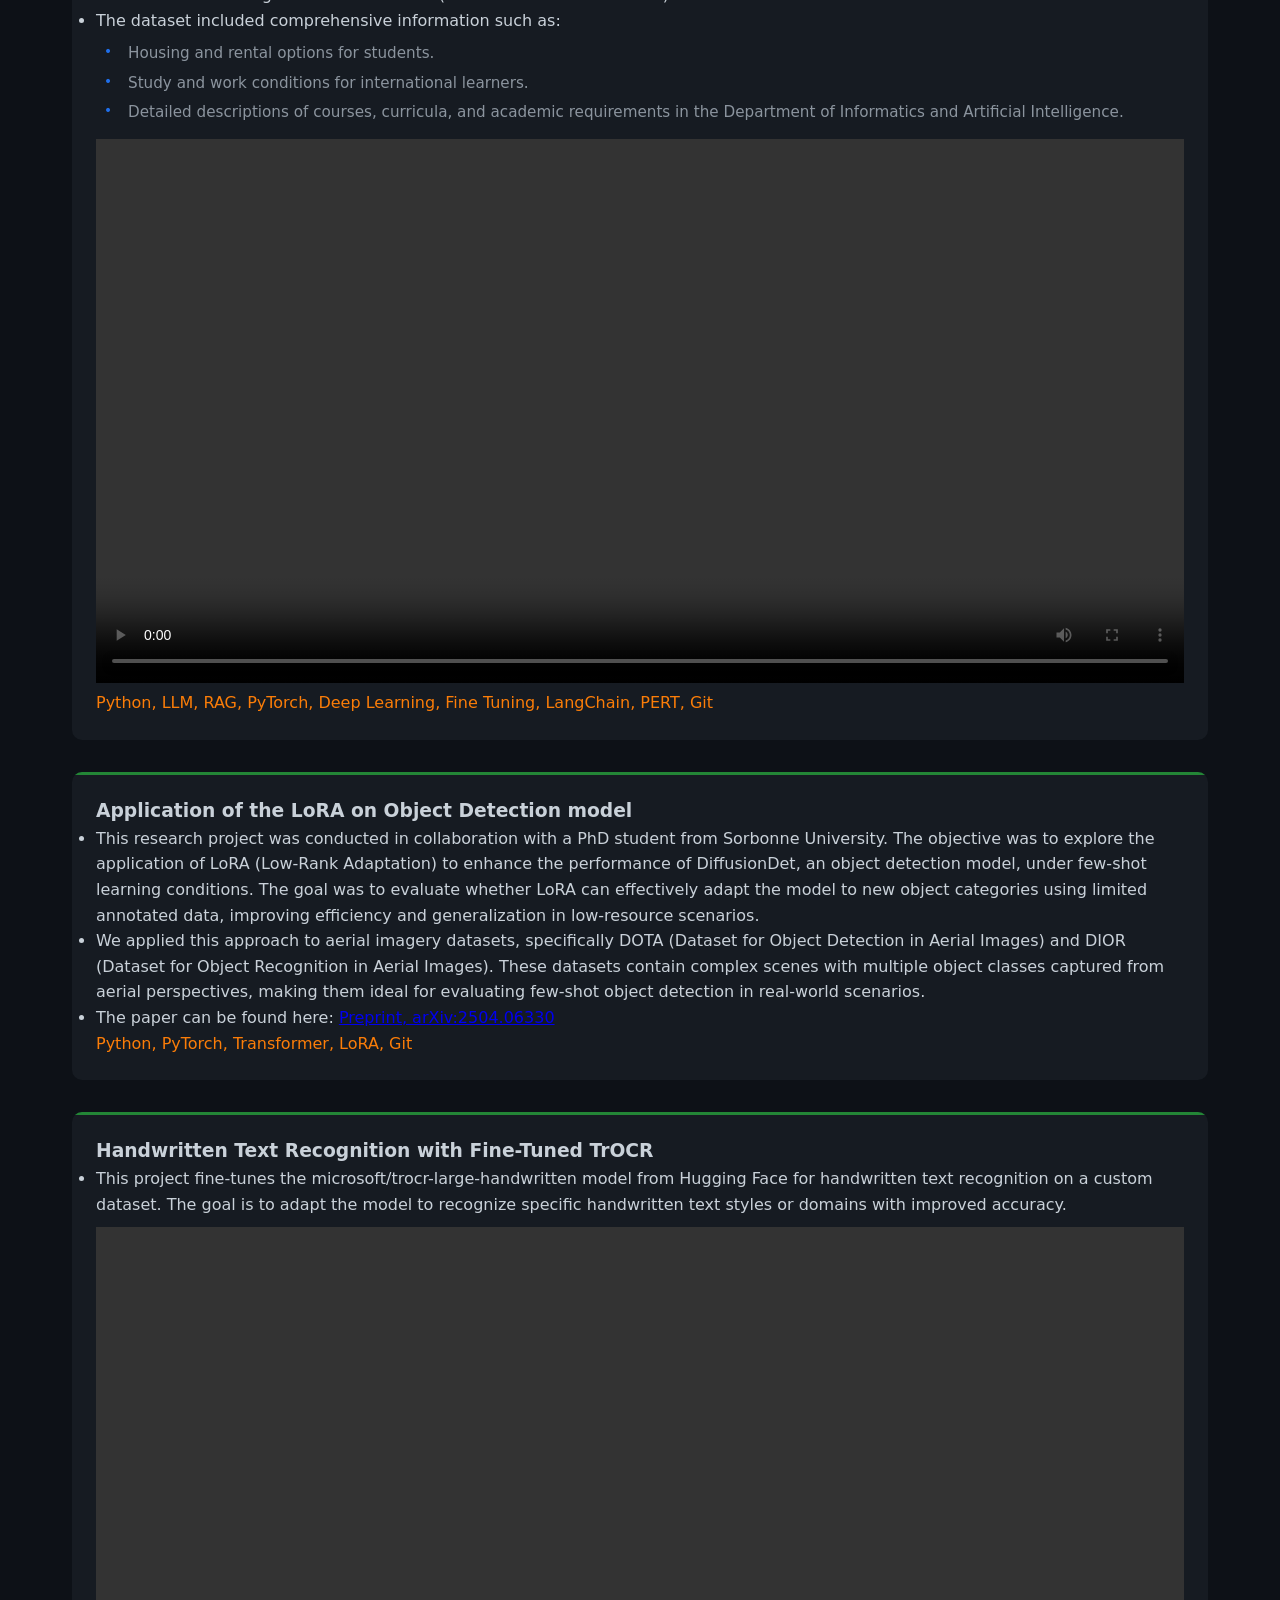
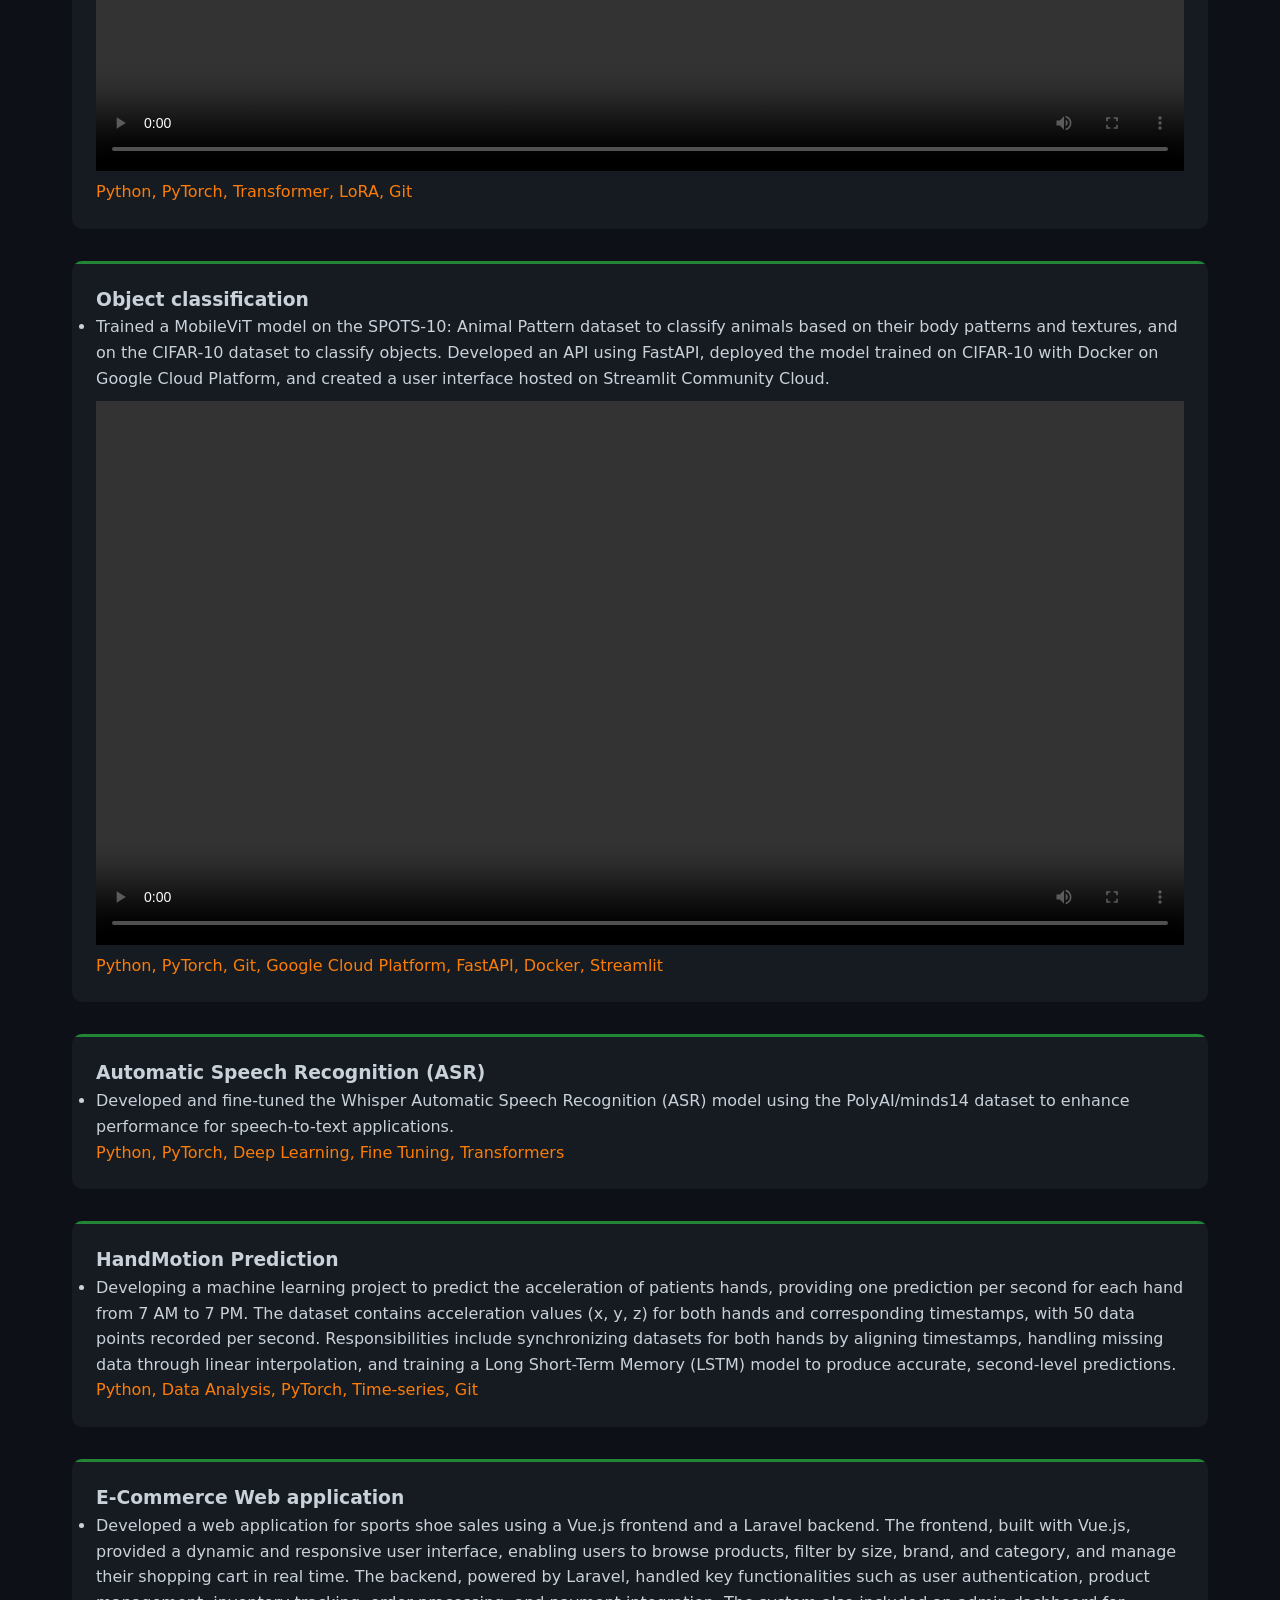
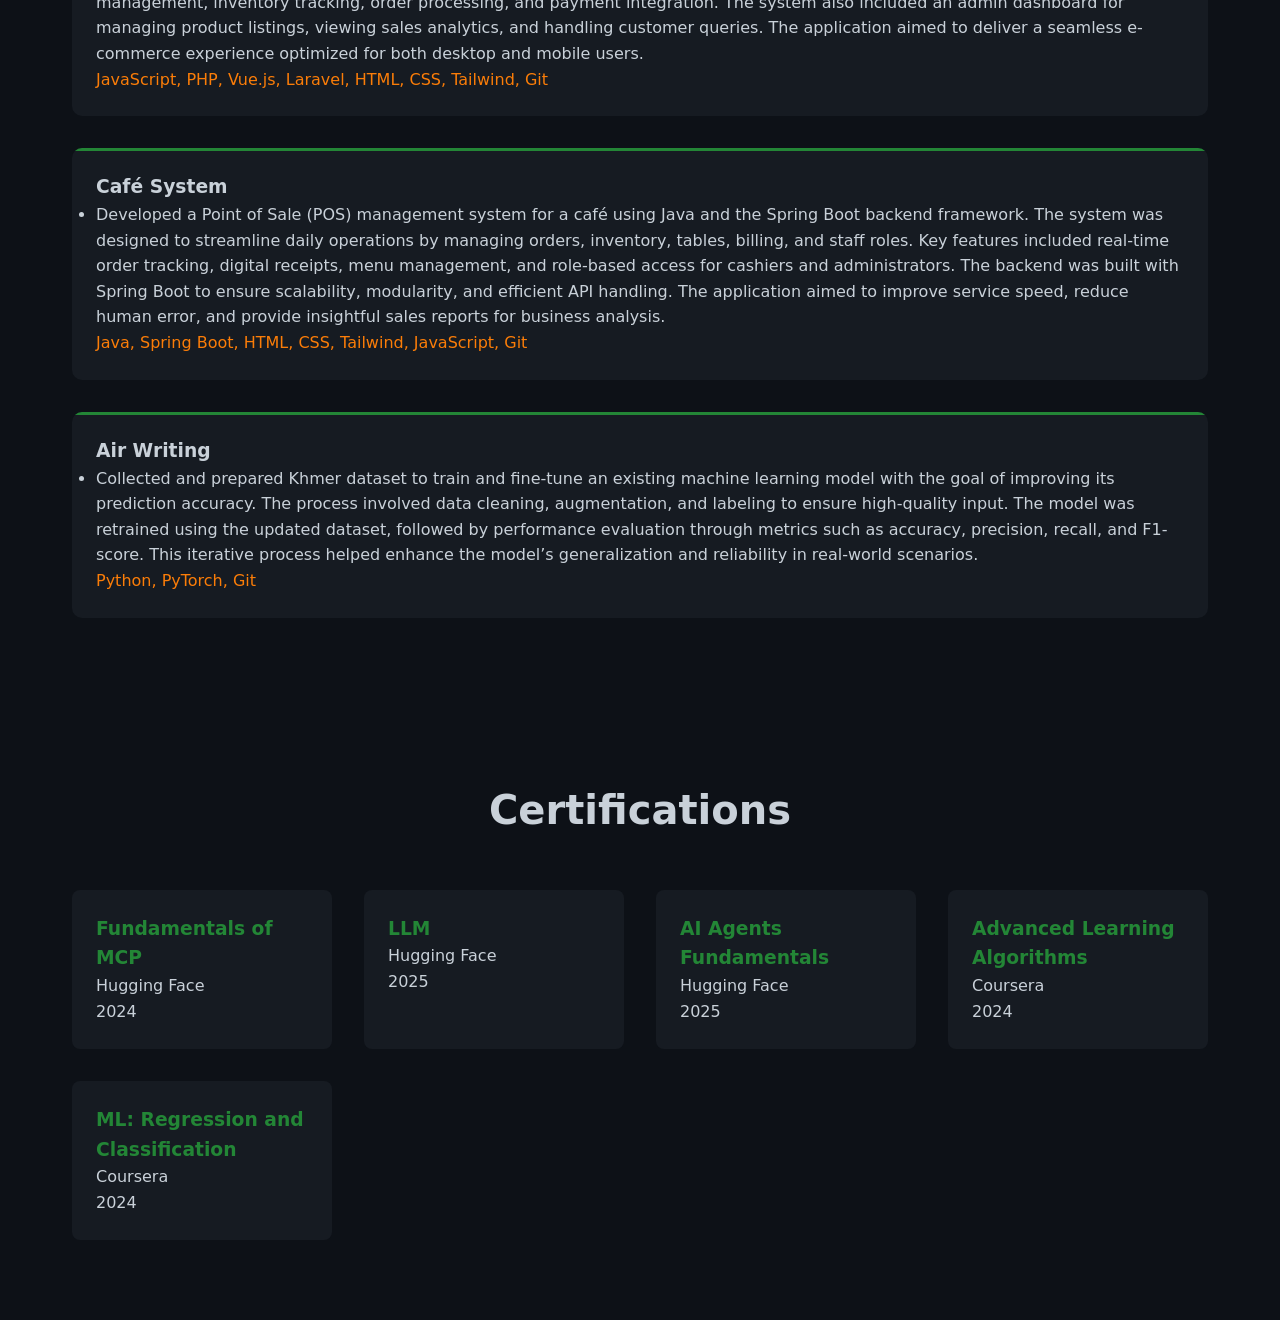
==== commit 6e799b55: "sync CV and portfolio content" ====
--- a/index.html
+++ b/index.html
@@ -6,6 +6,7 @@
     <meta name="google-site-verification" content="Axq-CsXV9NfjIv6aRj-vwTjBg31K3BIMlD8qH3X4yz8" />
     <meta name="description" content="Monit Korn - A passionate AI Engineer. Explore my projects and skills.">
     <title>Monit Korn - AI Engineer</title>
+    <link rel="icon" href="assets/favicon.svg" type="image/svg+xml">
     <link rel="stylesheet" href="styles.css">
 </head>
 <body>
@@ -13,7 +14,7 @@
     
     <nav>
         <div class="nav-content">
-            <a href="#" class="logo">Monit Korn</a>
+            <a href="#" class="logo" id="nav-profile-name">Monit Korn</a>
             <div class="nav-links">
                 <a href="#about">About</a>
                 <a href="#experience">Experience</a>
@@ -29,19 +30,19 @@
 
     <section id="about" class="hero">
         <div class="hero-content">
-            <h1>Monit Korn</h1>
-            <h2>AI Engineer</h2>
-            <div class="hero-intro">
+            <h1 id="profile-name">Monit Korn</h1>
+            <h2 id="profile-title">AI Engineer</h2>
+            <div class="hero-intro" id="profile-introduction">
                 <p>Hi, I'm Monit, a tech enthusiast based in France with a background in Software Engineering and Artificial Intelligence.</p>
                 <p>I'm passionate about solving real-world problems through technology and turning ideas into practical solutions. I enjoy exploring new possibilities, tackling challenges, and continuously learning and improving along the way.</p>
             </div>
             <div class="resume-download">
-                <a href="https://drive.google.com/file/d/18vWgYJtWt_QvdvXBRFZCfAMdWScGI_7U/view?usp=drive_link" download class="resume-btn">Resume</a>
+                <a href="assets/resume.pdf" class="resume-btn" id="resume-link" target="_blank" rel="noopener noreferrer">Resume</a>
             </div>
-            <div class="social-links">
-                <a href="https://github.com/Korn-Monit" target="_blank">GitHub</a>
-                <a href="https://www.linkedin.com/in/monit-korn-6a2b61240/" target="_blank">LinkedIn</a>
-                <a href="mailto:kornmonit@gmail.com">Email</a>
+            <div class="social-links" id="social-links">
+                <a href="https://github.com/Korn-Monit" target="_blank" id="github-link">GitHub</a>
+                <a href="https://www.linkedin.com/in/monit-korn-6a2b61240/" target="_blank" id="linkedin-link">LinkedIn</a>
+                <a href="mailto:kornmonit@gmail.com" id="email-link">Email</a>
             </div>
         </div>
     </section>
@@ -90,6 +91,7 @@
         </form>
     </section> -->
 
+    <script src="generated/profile.js"></script>
     <script src="script.js"></script>
 </body>
 </html>
--- a/styles.css
+++ b/styles.css
@@ -157,6 +157,17 @@
     text-align: center;
 }
 
+.content-fallback {
+    background: var(--secondary-color);
+    border-left: 3px solid var(--primary-color);
+    border-radius: 8px;
+    color: #8b949e;
+    margin: 0 auto;
+    max-width: 800px;
+    padding: 1.25rem 1.5rem;
+    text-align: center;
+}
+
 .skills-grid {
     display: flex;
     flex-direction: column;
@@ -214,6 +225,12 @@
     width: 100%;
     height: 3px;
     background: var(--primary-color);
+}
+
+.project-description video {
+    width: 100%;
+    height: auto;
+    margin-top: 10px;
 }
 
 .contact-form {
@@ -492,4 +509,4 @@
 /* .project-link {
     text-decoration: none;
     color: inherit;
-} */+} */
